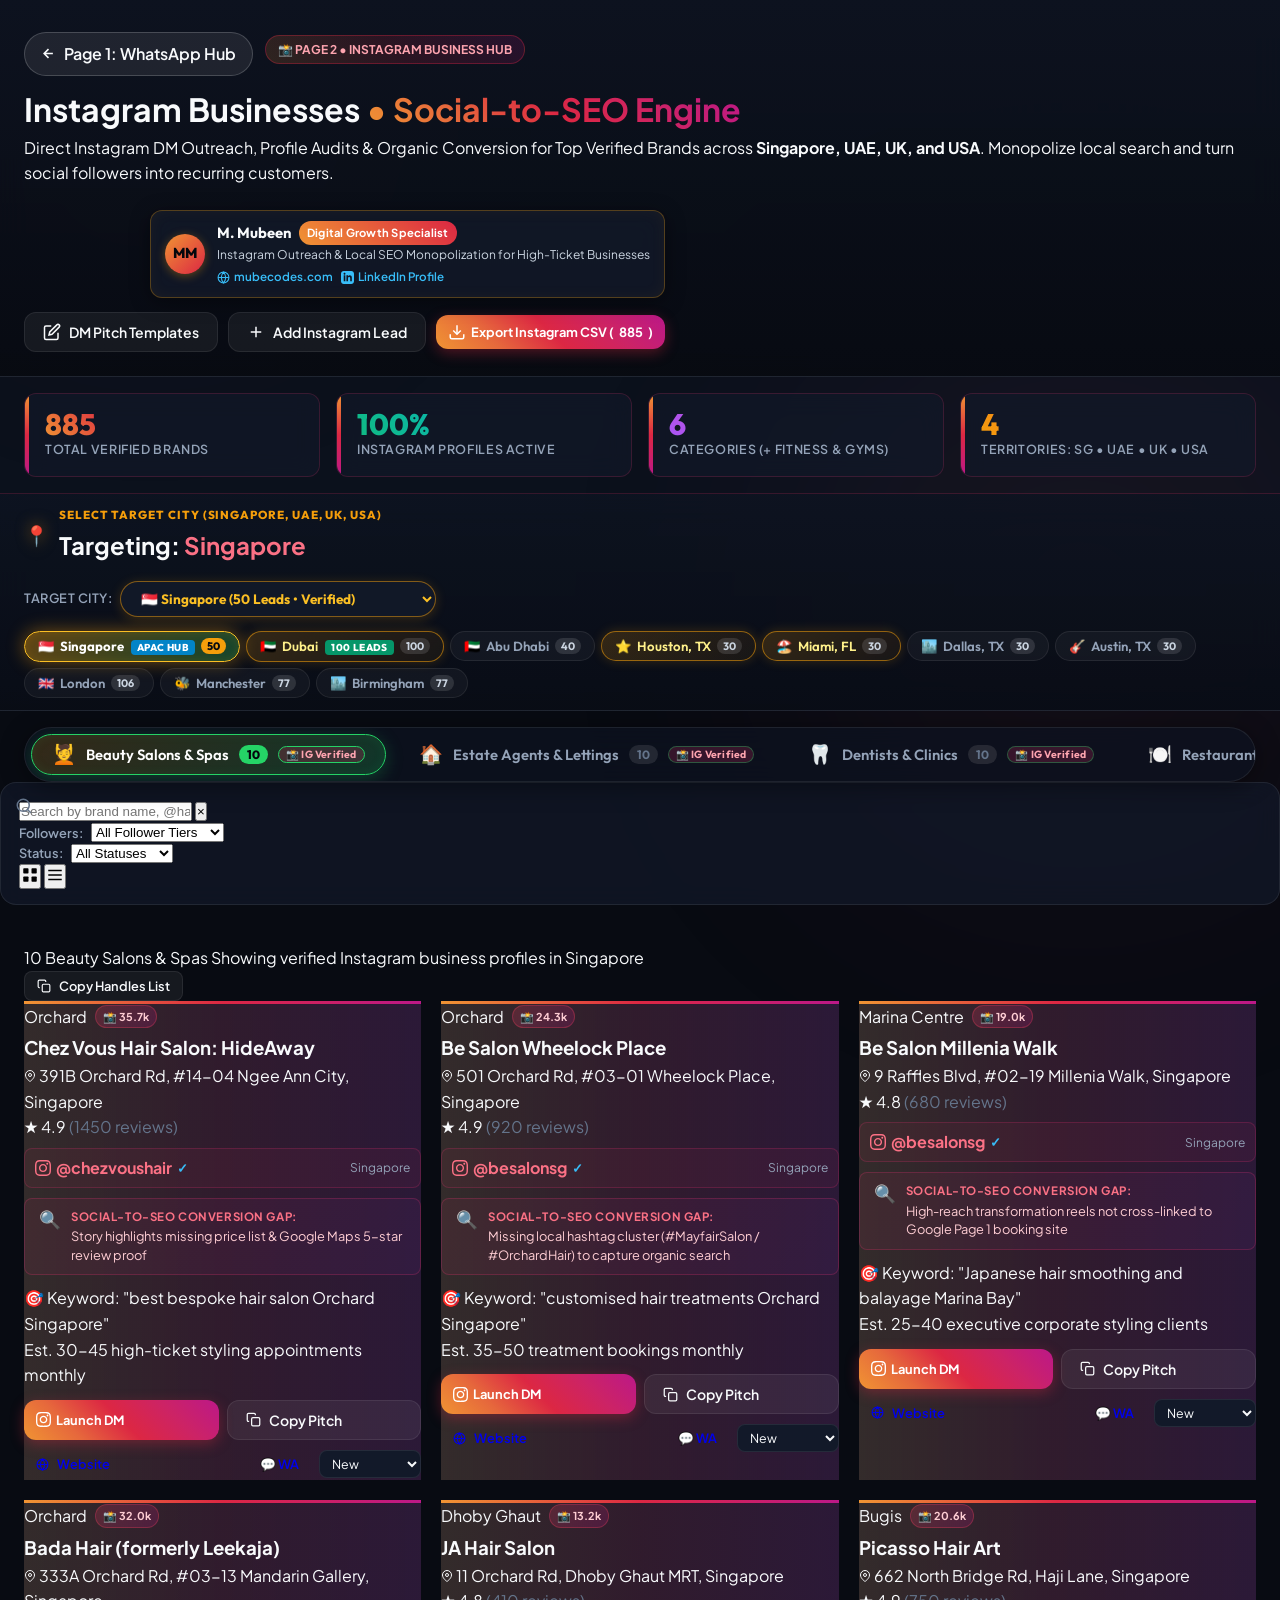
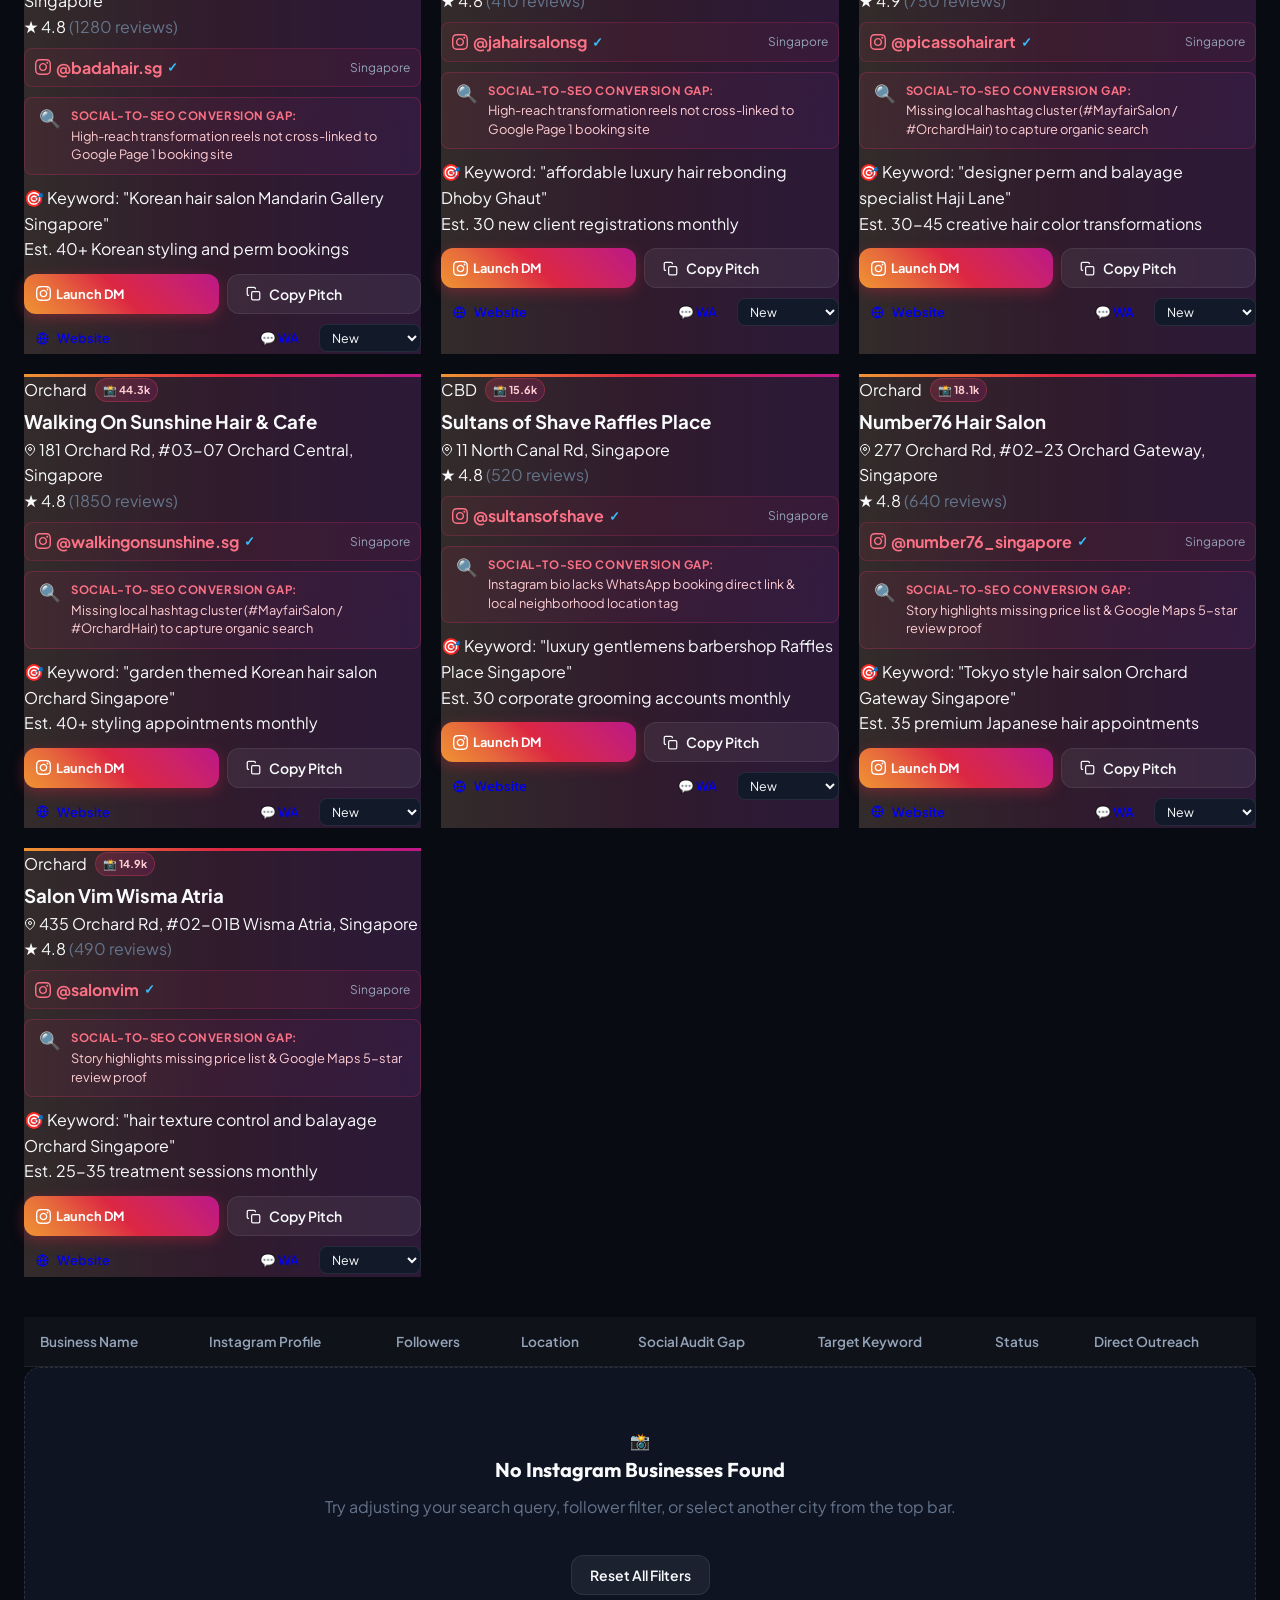
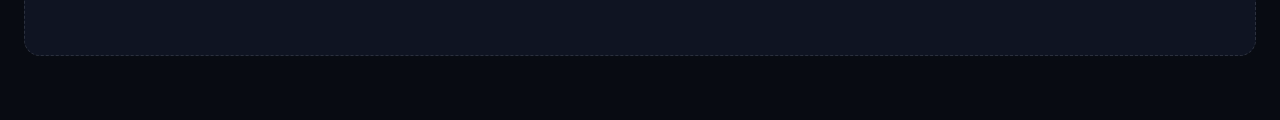
==== instagram-businesses.html @ 3665b820 "Initial commit: Global Multi-City Outreach Engine with Page 1 (WhatsApp) & Page 2 (Instagram Hub)" ====
<!DOCTYPE html>
<html lang="en">
<head>
  <meta charset="UTF-8">
  <meta name="viewport" content="width=device-width, initial-scale=1.0">
  <title>Instagram Business Hub • 6 Categories (Singapore, UAE, UK, USA) | M. Mubeen</title>
  <meta name="description" content="Direct Instagram DM outreach, profile audits & social-to-SEO client acquisition engine across Beauty Salons, Real Estate, Dentists, Restaurants, Cafes, and Fitness Gyms.">

  <!-- Google Fonts: Outfit & Plus Jakarta Sans -->
  <link rel="preconnect" href="https://fonts.googleapis.com">
  <link rel="preconnect" href="https://fonts.gstatic.com" crossorigin>
  <link href="https://fonts.googleapis.com/css2?family=Outfit:wght@400;500;600;700;800&family=Plus+Jakarta+Sans:wght@400;500;600;700;800&display=swap" rel="stylesheet">

  <link rel="stylesheet" href="styles.css">
  <link rel="icon" href="data:image/svg+xml,<svg xmlns='http://www.w3.org/2000/svg' viewBox='0 0 100 100'><text y='.9em' font-size='90'>📸</text></svg>">
</head>
<body>
  <!-- Ambient Gradient Glow Orbs -->
  <div class="glow-orb glow-top-left" style="background: radial-gradient(circle, rgba(225, 48, 108, 0.25), transparent 70%);"></div>
  <div class="glow-orb glow-bottom-right" style="background: radial-gradient(circle, rgba(240, 148, 51, 0.2), rgba(188, 24, 136, 0.15) 60%, transparent 80%);"></div>

  <!-- Header Section -->
  <header class="app-header">
    <div class="header-container">
      <div class="header-branding">
        <div style="display: flex; align-items: center; gap: 12px; margin-bottom: 8px;">
          <a href="index.html" class="nav-page-switch" title="Return to Page 1: WhatsApp SEO Outreach">
            <svg width="15" height="15" viewBox="0 0 24 24" fill="none" stroke="currentColor" stroke-width="2.5"><path d="M19 12H5M12 19l-7-7 7-7"/></svg>
            <span>Page 1: WhatsApp Hub</span>
          </a>
          <div class="ig-header-badge">
            <span>📸 PAGE 2 • INSTAGRAM BUSINESS HUB</span>
          </div>
        </div>

        <h1 class="app-title">
          Instagram Businesses <span class="ig-gradient-text">• Social-to-SEO Engine</span>
        </h1>
        <p class="app-subtitle">
          Direct Instagram DM Outreach, Profile Audits & Organic Conversion for Top Verified Brands across <strong style="color: #f8fafc;">Singapore, UAE, UK, and USA</strong>. Monopolize local search and turn social followers into recurring customers.
        </p>
      </div>

      <div class="header-actions">
        <!-- Digital Growth Specialist Profile Badge -->
        <div class="specialist-profile-card">
          <div class="specialist-avatar" style="background: linear-gradient(135deg, #f09433, #dc2743);">MM</div>
          <div class="specialist-info">
            <div class="specialist-name-row">
              <span class="specialist-name">M. Mubeen</span>
              <span class="badge" style="background: linear-gradient(45deg, #f09433, #dc2743); color: #fff;">Digital Growth Specialist</span>
            </div>
            <p class="specialist-tagline">Instagram Outreach & Local SEO Monopolization for High-Ticket Businesses</p>
            <div class="specialist-links">
              <a href="https://mubecodes.com" target="_blank" rel="noopener noreferrer" class="profile-link">
                <svg width="13" height="13" viewBox="0 0 24 24" fill="none" stroke="currentColor" stroke-width="2"><circle cx="12" cy="12" r="10"></circle><line x1="2" y1="12" x2="22" y2="12"></line><path d="M12 2a15.3 15.3 0 0 1 4 10 15.3 15.3 0 0 1-4 10 15.3 15.3 0 0 1-4-10 15.3 15.3 0 0 1 4-10z"></path></svg>
                mubecodes.com
              </a>
              <a href="https://www.linkedin.com/in/m-mubeen-62ab23244/" target="_blank" rel="noopener noreferrer" class="profile-link linkedin-link">
                <svg width="13" height="13" viewBox="0 0 24 24" fill="currentColor"><path d="M19 0h-14c-2.761 0-5 2.239-5 5v14c0 2.761 2.239 5 5 5h14c2.762 0 5-2.239 5-5v-14c0-2.761-2.238-5-5-5zm-11 19h-3v-11h3v11zm-1.5-12.268c-.966 0-1.75-.79-1.75-1.764s.784-1.764 1.75-1.764 1.75.79 1.75 1.764-.783 1.764-1.75 1.764zm13.5 12.268h-3v-5.604c0-3.368-4-3.113-4 0v5.604h-3v-11h3v1.765c1.396-2.586 7-2.777 7 2.476v6.759z"/></svg>
                LinkedIn Profile
              </a>
            </div>
          </div>
        </div>

        <div class="action-buttons-wrap">
          <button id="btn-edit-script" class="btn btn-secondary">
            <svg width="18" height="18" viewBox="0 0 24 24" fill="none" stroke="currentColor" stroke-width="2"><path d="M11 4H4a2 2 0 0 0-2 2v14a2 2 0 0 0 2 2h14a2 2 0 0 0 2-2v-7"></path><path d="M18.5 2.5a2.121 2.121 0 0 1 3 3L12 15l-4 1 1-4 9.5-9.5z"></path></svg>
            DM Pitch Templates
          </button>
          <button id="btn-add-lead" class="btn btn-secondary">
            <svg width="18" height="18" viewBox="0 0 24 24" fill="none" stroke="currentColor" stroke-width="2"><line x1="12" y1="5" x2="12" y2="19"></line><line x1="5" y1="12" x2="19" y2="12"></line></svg>
            Add Instagram Lead
          </button>
          <button id="btn-export-csv" class="btn btn-instagram" style="font-weight: 700;">
            <svg width="18" height="18" viewBox="0 0 24 24" fill="none" stroke="currentColor" stroke-width="2"><path d="M21 15v4a2 2 0 0 1-2 2H5a2 2 0 0 1-2-2v-4"></path><polyline points="7 10 12 15 17 10"></polyline><line x1="12" y1="15" x2="12" y2="3"></line></svg>
            Export Instagram CSV (<span id="export-count">0</span>)
          </button>
        </div>
      </div>
    </div>
  </header>

  <!-- Global Metrics Bar -->
  <section class="stats-banner" style="background: rgba(14, 20, 34, 0.7); border-bottom: 1px solid rgba(225, 48, 108, 0.2); padding: 16px 24px;">
    <div class="stats-container" style="max-width: 1400px; margin: 0 auto; display: grid; grid-template-columns: repeat(auto-fit, minmax(220px, 1fr)); gap: 16px;">
      <div class="ig-stat-card">
        <div>
          <div class="ig-stat-number" id="stat-total-leads">885</div>
          <div class="ig-stat-label">Total Verified Brands</div>
        </div>
      </div>
      <div class="ig-stat-card">
        <div>
          <div class="ig-stat-number" id="stat-ig-verified" style="background: linear-gradient(45deg, #10b981, #06b6d4); -webkit-background-clip: text; -webkit-text-fill-color: transparent;">100%</div>
          <div class="ig-stat-label">Instagram Profiles Active</div>
        </div>
      </div>
      <div class="ig-stat-card">
        <div>
          <div class="ig-stat-number" style="background: linear-gradient(45deg, #a855f7, #ec4899); -webkit-background-clip: text; -webkit-text-fill-color: transparent;">6</div>
          <div class="ig-stat-label">Categories (+ Fitness & Gyms)</div>
        </div>
      </div>
      <div class="ig-stat-card">
        <div>
          <div class="ig-stat-number" style="background: linear-gradient(45deg, #f59e0b, #ef4444); -webkit-background-clip: text; -webkit-text-fill-color: transparent;">4</div>
          <div class="ig-stat-label">Territories: SG • UAE • UK • USA</div>
        </div>
      </div>
    </div>
  </section>

  <!-- Multi-Country & City Selection Bar -->
  <section class="city-selector-bar" aria-label="Target City Selection">
    <div class="city-selector-container">
      <div class="city-selector-lead">
        <div class="city-pin-icon" aria-hidden="true" style="color: #fb7185;">📍</div>
        <div class="city-selector-texts">
          <span class="city-selector-eyebrow">SELECT TARGET CITY (SINGAPORE, UAE, UK, USA)</span>
          <h2 class="city-selector-heading">
            Targeting: <span id="current-active-city-display" style="color: #fb7185;">Singapore</span>
          </h2>
        </div>
      </div>

      <div class="city-controls-cluster">
        <div class="city-dropdown-box">
          <label for="city-selector-dropdown" class="filter-label city-dropdown-label">Target City:</label>
          <select id="city-selector-dropdown" class="city-dropdown-select" aria-label="Select Target City">
            <optgroup label="🇸🇬 Singapore (APAC Business & Tech Hub)">
              <option value="Singapore" selected>🇸🇬 Singapore (50 Leads • Verified)</option>
            </optgroup>
            <optgroup label="🇦🇪 United Arab Emirates">
              <option value="Dubai">🇦🇪 Dubai (100 Leads • Verified)</option>
              <option value="Abu Dhabi">🇦🇪 Abu Dhabi (40 Leads • Verified)</option>
            </optgroup>
            <optgroup label="🇺🇸 United States (Top Growth Markets)">
              <option value="Houston">⭐ Houston, Texas (30 Leads)</option>
              <option value="Miami">🏖️ Miami, Florida (30 Leads)</option>
              <option value="Dallas">🏙️ Dallas, Texas (30 Leads)</option>
              <option value="Austin">🎸 Austin, Texas (30 Leads)</option>
              <option value="Phoenix">🌵 Phoenix, Arizona (30 Leads)</option>
              <option value="Atlanta">🍑 Atlanta, Georgia (30 Leads)</option>
              <option value="Tampa">🌴 Tampa, Florida (30 Leads)</option>
              <option value="Orlando">☀️ Orlando, Florida (30 Leads)</option>
              <option value="Charlotte">👑 Charlotte, North Carolina (30 Leads)</option>
              <option value="Denver">🏔️ Denver, Colorado (30 Leads)</option>
              <option value="Las Vegas">🎰 Las Vegas, Nevada (30 Leads)</option>
            </optgroup>
            <optgroup label="🇬🇧 United Kingdom">
              <option value="London">🇬🇧 London (106 Leads)</option>
              <option value="Manchester">🐝 Manchester (77 Leads)</option>
              <option value="Birmingham">🏙️ Birmingham (77 Leads)</option>
              <option value="Leeds">🏛️ Leeds (25 Leads)</option>
              <option value="Liverpool">⚓ Liverpool (20 Leads)</option>
              <option value="Edinburgh">🏰 Edinburgh (20 Leads)</option>
            </optgroup>
          </select>
        </div>

        <div class="city-pills-list" role="tablist" aria-label="Quick City Selection">
          <button type="button" class="city-pill-btn city-pill-featured active" data-city="Singapore" id="pill-city-singapore" title="🇸🇬 Singapore — APAC Business Hub">
            <span class="city-flag">🇸🇬</span>
            <span class="city-name">Singapore <span class="start-here-tag" style="background: #0284c7; color: #fff;">APAC HUB</span></span>
            <span class="city-counter" id="counter-city-singapore">50</span>
          </button>
          <button type="button" class="city-pill-btn city-pill-featured" data-city="Dubai" id="pill-city-dubai" title="🇦🇪 Dubai — UAE Business Hub">
            <span class="city-flag">🇦🇪</span>
            <span class="city-name">Dubai <span class="start-here-tag" style="background: #059669; color: #fff;">100 Leads</span></span>
            <span class="city-counter" id="counter-city-dubai">100</span>
          </button>
          <button type="button" class="city-pill-btn" data-city="Abu Dhabi" id="pill-city-abudhabi" title="Show Abu Dhabi Businesses">
            <span class="city-flag">🇦🇪</span>
            <span class="city-name">Abu Dhabi</span>
            <span class="city-counter" id="counter-city-abudhabi">40</span>
          </button>
          <button type="button" class="city-pill-btn city-pill-featured" data-city="Houston" id="pill-city-houston" title="⭐ Houston, Texas">
            <span class="city-flag">⭐</span>
            <span class="city-name">Houston, TX</span>
            <span class="city-counter" id="counter-city-houston">30</span>
          </button>
          <button type="button" class="city-pill-btn city-pill-featured" data-city="Miami" id="pill-city-miami" title="🏖️ Miami, Florida">
            <span class="city-flag">🏖️</span>
            <span class="city-name">Miami, FL</span>
            <span class="city-counter" id="counter-city-miami">30</span>
          </button>
          <button type="button" class="city-pill-btn" data-city="Dallas" id="pill-city-dallas" title="Show Dallas Businesses">
            <span class="city-flag">🏙️</span>
            <span class="city-name">Dallas, TX</span>
            <span class="city-counter" id="counter-city-dallas">30</span>
          </button>
          <button type="button" class="city-pill-btn" data-city="Austin" id="pill-city-austin" title="Show Austin Businesses">
            <span class="city-flag">🎸</span>
            <span class="city-name">Austin, TX</span>
            <span class="city-counter" id="counter-city-austin">30</span>
          </button>
          <button type="button" class="city-pill-btn" data-city="London" id="pill-city-london" title="Show London Businesses">
            <span class="city-flag">🇬🇧</span>
            <span class="city-name">London</span>
            <span class="city-counter" id="counter-city-london">106</span>
          </button>
          <button type="button" class="city-pill-btn" data-city="Manchester" id="pill-city-manchester" title="Show Manchester Businesses">
            <span class="city-flag">🐝</span>
            <span class="city-name">Manchester</span>
            <span class="city-counter" id="counter-city-manchester">77</span>
          </button>
          <button type="button" class="city-pill-btn" data-city="Birmingham" id="pill-city-birmingham" title="Show Birmingham Businesses">
            <span class="city-flag">🏙️</span>
            <span class="city-name">Birmingham</span>
            <span class="city-counter" id="counter-city-birmingham">77</span>
          </button>
        </div>
      </div>
    </div>
  </section>

  <!-- Category Selection Navigation Tabs (All 6 Categories) -->
  <nav class="category-tabs-nav" aria-label="Business Category Selection">
    <div class="category-tabs-container">
      <button class="category-tab active" data-category="salons" id="tab-salons">
        <span class="category-icon">💆</span>
        <span class="category-title">Beauty Salons & Spas</span>
        <span class="category-badge" id="badge-salons">0</span>
        <span class="tab-api-pill" style="background: rgba(225, 48, 108, 0.2); color: #fda4af;">📸 IG Verified</span>
      </button>
      <button class="category-tab" data-category="estate_agents" id="tab-estate_agents">
        <span class="category-icon">🏠</span>
        <span class="category-title">Estate Agents & Lettings</span>
        <span class="category-badge" id="badge-estate_agents">0</span>
        <span class="tab-api-pill" style="background: rgba(225, 48, 108, 0.2); color: #fda4af;">📸 IG Verified</span>
      </button>
      <button class="category-tab" data-category="dentists" id="tab-dentists">
        <span class="category-icon">🦷</span>
        <span class="category-title">Dentists & Clinics</span>
        <span class="category-badge" id="badge-dentists">0</span>
        <span class="tab-api-pill" style="background: rgba(225, 48, 108, 0.2); color: #fda4af;">📸 IG Verified</span>
      </button>
      <button class="category-tab" data-category="restaurants" id="tab-restaurants">
        <span class="category-icon">🍽️</span>
        <span class="category-title">Restaurants & Dining</span>
        <span class="category-badge" id="badge-restaurants">0</span>
        <span class="tab-api-pill" style="background: rgba(225, 48, 108, 0.2); color: #fda4af;">📸 IG Verified</span>
      </button>
      <button class="category-tab" data-category="cafes" id="tab-cafes">
        <span class="category-icon">☕</span>
        <span class="category-title">Cafes & Coffee Shops</span>
        <span class="category-badge" id="badge-cafes">0</span>
        <span class="tab-api-pill" style="background: rgba(225, 48, 108, 0.2); color: #fda4af;">📸 IG Verified</span>
      </button>
      <button class="category-tab" data-category="fitness" id="tab-fitness">
        <span class="category-icon">🏋️</span>
        <span class="category-title">Fitness & Gyms</span>
        <span class="category-badge" id="badge-fitness">0</span>
        <span class="tab-api-pill" style="background: linear-gradient(45deg, #f09433, #dc2743); color: #fff; font-weight: 700;">⭐ NEW</span>
      </button>
    </div>
  </nav>

  <!-- Filter & Controls Toolbar -->
  <section class="toolbar-section">
    <div class="toolbar-container">
      <div class="search-box">
        <svg class="search-icon" width="18" height="18" viewBox="0 0 24 24" fill="none" stroke="currentColor" stroke-width="2"><circle cx="11" cy="11" r="8"></circle><line x1="21" y1="21" x2="16.65" y2="16.65"></line></svg>
        <input type="text" id="search-input" placeholder="Search by brand name, @handle, borough or keyword..." autocomplete="off">
        <button id="search-clear" class="search-clear hidden" aria-label="Clear search">&times;</button>
      </div>

      <div class="filters-cluster">
        <div class="filter-group">
          <label for="filter-followers" class="filter-label">Followers:</label>
          <select id="filter-followers" class="filter-select">
            <option value="all">All Follower Tiers</option>
            <option value="micro">Micro (&lt; 10k)</option>
            <option value="growth">Growth (10k - 50k)</option>
            <option value="authority">Authority (50k+)</option>
          </select>
        </div>

        <div class="filter-group">
          <label for="filter-status" class="filter-label">Status:</label>
          <select id="filter-status" class="filter-select">
            <option value="all">All Statuses</option>
            <option value="new">New Lead</option>
            <option value="contacted">DM Sent</option>
            <option value="in_discussion">In Discussion</option>
            <option value="converted">Converted</option>
          </select>
        </div>

        <div class="view-toggle-wrap">
          <button id="btn-view-cards" class="btn-icon active" title="Grid View">
            <svg width="18" height="18" viewBox="0 0 24 24" fill="currentColor"><rect x="3" y="3" width="7" height="7" rx="1"></rect><rect x="14" y="3" width="7" height="7" rx="1"></rect><rect x="14" y="14" width="7" height="7" rx="1"></rect><rect x="3" y="14" width="7" height="7" rx="1"></rect></svg>
          </button>
          <button id="btn-view-table" class="btn-icon" title="Table View">
            <svg width="18" height="18" viewBox="0 0 24 24" fill="currentColor"><line x1="3" y1="6" x2="21" y2="6" stroke="currentColor" stroke-width="2"></line><line x1="3" y1="12" x2="21" y2="12" stroke="currentColor" stroke-width="2"></line><line x1="3" y1="18" x2="21" y2="18" stroke="currentColor" stroke-width="2"></line></svg>
          </button>
        </div>
      </div>
    </div>
  </section>

  <!-- Main Content Area -->
  <main class="main-content">
    <div class="content-container">
      <!-- Active Results Counter Bar -->
      <div class="results-header">
        <div class="results-count-row">
          <span class="results-badge" id="results-count-badge">0 Brands</span>
          <span class="results-caption" id="results-caption-text">Showing Instagram verified businesses in Singapore</span>
        </div>
        <div class="results-actions">
          <button id="btn-bulk-copy" class="btn btn-secondary btn-sm" title="Copy Instagram Handles for Active Results">
            <svg width="14" height="14" viewBox="0 0 24 24" fill="none" stroke="currentColor" stroke-width="2"><rect x="9" y="9" width="13" height="13" rx="2" ry="2"></rect><path d="M5 15H4a2 2 0 0 1-2-2V4a2 2 0 0 1 2-2h9a2 2 0 0 1 2 2v1"></path></svg>
            Copy Handles List
          </button>
        </div>
      </div>

      <!-- Grid Cards View -->
      <div id="leads-grid" class="leads-grid">
        <!-- Cards injected dynamically by instagram_app.js -->
      </div>

      <!-- Table View (Hidden by default) -->
      <div id="leads-table-container" class="table-container hidden">
        <table class="leads-table" id="leads-table">
          <thead>
            <tr>
              <th>Business Name</th>
              <th>Instagram Profile</th>
              <th>Followers</th>
              <th>Location</th>
              <th>Social Audit Gap</th>
              <th>Target Keyword</th>
              <th>Status</th>
              <th>Direct Outreach</th>
            </tr>
          </thead>
          <tbody id="leads-table-body">
            <!-- Rows injected dynamically -->
          </tbody>
        </table>
      </div>

      <!-- Empty State -->
      <div id="empty-state" class="empty-state hidden">
        <div class="empty-state-icon">📸</div>
        <h3>No Instagram Businesses Found</h3>
        <p>Try adjusting your search query, follower filter, or select another city from the top bar.</p>
        <button id="btn-reset-filters" class="btn btn-secondary" style="margin-top: 16px;">Reset All Filters</button>
      </div>
    </div>
  </main>

  <!-- Pitch Script Editor Modal -->
  <div id="modal-script" class="modal-overlay hidden" role="dialog" aria-modal="true" aria-labelledby="modal-script-title">
    <div class="modal-card">
      <div class="modal-header">
        <h3 id="modal-script-title" class="modal-title">Edit Instagram DM Pitch Script</h3>
        <button class="modal-close" id="modal-script-close" aria-label="Close modal">&times;</button>
      </div>
      <div class="modal-body">
        <p class="modal-description">
          Customize your high-converting Instagram DM pitch for <strong id="modal-category-name" style="color: #fb7185;">Beauty Salons</strong>.
          Available variables: <code>{name}</code>, <code>{handle}</code>, <code>{city}</code>, <code>{borough}</code>, <code>{followers}</code>, <code>{keyword}</code>, <code>{website}</code>, <code>{gap}</code>.
        </p>
        <textarea id="script-editor-textarea" class="script-textarea" rows="12"></textarea>
      </div>
      <div class="modal-footer">
        <button id="btn-script-reset" class="btn btn-secondary">Reset to Default</button>
        <button id="btn-script-save" class="btn btn-instagram">Save DM Pitch</button>
      </div>
    </div>
  </div>

  <!-- Add Business Lead Modal -->
  <div id="modal-add-lead" class="modal-overlay hidden" role="dialog" aria-modal="true" aria-labelledby="modal-add-title">
    <div class="modal-card">
      <div class="modal-header">
        <h3 id="modal-add-title" class="modal-title">Add New Instagram Business Lead</h3>
        <button class="modal-close" id="modal-add-close" aria-label="Close modal">&times;</button>
      </div>
      <form id="form-add-lead" class="modal-body modal-form">
        <div class="form-row">
          <div class="form-group">
            <label for="lead-name">Business Name *</label>
            <input type="text" id="lead-name" required placeholder="e.g. Pure Fitness">
          </div>
          <div class="form-group">
            <label for="lead-category">Category *</label>
            <select id="lead-category" required>
              <option value="salons">Beauty Salons & Spas</option>
              <option value="estate_agents">Estate Agents & Lettings</option>
              <option value="dentists">Dentists & Clinics</option>
              <option value="restaurants">Restaurants & Dining</option>
              <option value="cafes">Cafes & Coffee Shops</option>
              <option value="fitness">Fitness & Gyms</option>
            </select>
          </div>
        </div>
        <div class="form-row">
          <div class="form-group">
            <label for="lead-city">City *</label>
            <input type="text" id="lead-city" required placeholder="e.g. Singapore, Dubai, London">
          </div>
          <div class="form-group">
            <label for="lead-borough">Borough / Area</label>
            <input type="text" id="lead-borough" placeholder="e.g. Orchard, Downtown, River Oaks">
          </div>
        </div>
        <div class="form-row">
          <div class="form-group">
            <label for="lead-instagram">Instagram Handle *</label>
            <input type="text" id="lead-instagram" required placeholder="e.g. @purefitnessofficial">
          </div>
          <div class="form-group">
            <label for="lead-followers">Follower Count</label>
            <input type="text" id="lead-followers" placeholder="e.g. 24.5k">
          </div>
        </div>
        <div class="form-row">
          <div class="form-group">
            <label for="lead-website">Website URL *</label>
            <input type="url" id="lead-website" required placeholder="https://example.com">
          </div>
          <div class="form-group">
            <label for="lead-phone">WhatsApp Phone</label>
            <input type="tel" id="lead-phone" placeholder="e.g. +65 6733 9988">
          </div>
        </div>
        <div class="form-group">
          <label for="lead-audit-gap">Social-to-SEO Audit Gap</label>
          <input type="text" id="lead-audit-gap" placeholder="e.g. Bio lacks direct trial pass link; ranks page 2 for local gym keyword">
        </div>
        <div class="form-group">
          <label for="lead-keyword">Target Keyword</label>
          <input type="text" id="lead-keyword" placeholder="e.g. gym in orchard singapore">
        </div>
      </form>
      <div class="modal-footer">
        <button id="btn-add-cancel" class="btn btn-secondary">Cancel</button>
        <button id="btn-add-submit" class="btn btn-instagram" type="submit" form="form-add-lead">Save Lead</button>
      </div>
    </div>
  </div>

  <!-- Toast Notification Container -->
  <div id="toast-container" class="toast-container" aria-live="polite"></div>

  <!-- JavaScript Datasets & Application Logic -->
  <script src="data/leads_bundle.js"></script>
  <script src="instagram_app.js"></script>
</body>
</html>
---- styles.css ----
/* ==========================================================================
   London Beauty Salon SEO Lead & WhatsApp Outreach Agent - Design System
   Aesthetic: Luxury Obsidian Glassmorphism with Emerald & 24K Gold Accents
   ========================================================================== */

:root {
  /* Color Palette */
  --bg-primary: #080b12;
  --bg-secondary: #0e1422;
  --bg-card: rgba(18, 25, 41, 0.75);
  --bg-card-hover: rgba(24, 34, 56, 0.85);
  --bg-glass: rgba(255, 255, 255, 0.03);
  --bg-input: #121929;
  
  --border-subtle: rgba(255, 255, 255, 0.08);
  --border-card: rgba(255, 255, 255, 0.12);
  --border-active: rgba(245, 158, 11, 0.5);
  
  --text-primary: #f8fafc;
  --text-secondary: #94a3b8;
  --text-muted: #64748b;
  --text-gold: #fbbf24;
  
  /* Brand Highlights */
  --gold-primary: #f59e0b;
  --gold-glow: rgba(245, 158, 11, 0.25);
  --emerald-whatsapp: #25D366;
  --emerald-dark: #128C7E;
  --emerald-glow: rgba(37, 211, 102, 0.25);
  --purple-accent: #a855f7;
  --cyan-accent: #06b6d4;
  --rose-accent: #f43f5e;
  
  /* Typography */
  --font-display: 'Outfit', -apple-system, BlinkMacSystemFont, 'Segoe UI', Roboto, sans-serif;
  --font-body: 'Plus Jakarta Sans', -apple-system, BlinkMacSystemFont, 'Segoe UI', Roboto, sans-serif;
  
  /* Shadows & Radius */
  --radius-sm: 8px;
  --radius-md: 12px;
  --radius-lg: 16px;
  --radius-full: 9999px;
  
  --shadow-card: 0 10px 30px -10px rgba(0, 0, 0, 0.6), 0 0 1px 1px var(--border-card);
  --shadow-hover: 0 20px 40px -12px rgba(0, 0, 0, 0.8), 0 0 0 1px rgba(245, 158, 11, 0.35);
  --shadow-whatsapp: 0 8px 24px -6px rgba(37, 211, 102, 0.4);
}

/* Reset & Box Sizing */
*, *::before, *::after {
  box-sizing: border-box;
  margin: 0;
  padding: 0;
}

body {
  font-family: var(--font-body);
  background-color: var(--bg-primary);
  color: var(--text-primary);
  line-height: 1.6;
  min-height: 100vh;
  overflow-x: hidden;
  position: relative;
  -webkit-font-smoothing: antialiased;
}

/* Ambient Glow Orbs */
.glow-orb {
  position: fixed;
  border-radius: 50%;
  filter: blur(140px);
  pointer-events: none;
  z-index: 0;
  opacity: 0.45;
}

.glow-top-left {
  top: -150px;
  left: -100px;
  width: 500px;
  height: 500px;
  background: radial-gradient(circle, rgba(245, 158, 11, 0.2), transparent 70%);
}

.glow-bottom-right {
  bottom: 0;
  right: -100px;
  width: 600px;
  height: 600px;
  background: radial-gradient(circle, rgba(37, 211, 102, 0.15), rgba(14, 165, 233, 0.1) 60%, transparent 80%);
}

/* Header */
.app-header {
  position: relative;
  z-index: 10;
  padding: 32px 24px 24px;
  border-bottom: 1px solid var(--border-subtle);
  background: linear-gradient(180deg, rgba(14, 20, 34, 0.85) 0%, rgba(8, 11, 18, 0.95) 100%);
  backdrop-filter: blur(16px);
}

.header-container {
  max-width: 1400px;
  margin: 0 auto;
  display: flex;
  justify-content: space-between;
  align-items: flex-start;
  gap: 24px;
  flex-wrap: wrap;
}

.brand-section {
  max-width: 760px;
}

.brand-badge {
  display: inline-flex;
  align-items: center;
  gap: 8px;
  font-size: 0.75rem;
  font-weight: 700;
  letter-spacing: 0.08em;
  color: var(--gold-primary);
  background: rgba(245, 158, 11, 0.1);
  border: 1px solid rgba(245, 158, 11, 0.25);
  padding: 4px 12px;
  border-radius: var(--radius-full);
  margin-bottom: 12px;
}

.live-pulse {
  width: 7px;
  height: 7px;
  border-radius: 50%;
  background-color: var(--emerald-whatsapp);
  box-shadow: 0 0 10px var(--emerald-whatsapp);
  animation: pulse 2s infinite;
}

@keyframes pulse {
  0% { transform: scale(0.95); opacity: 0.8; }
  50% { transform: scale(1.3); opacity: 1; }
  100% { transform: scale(0.95); opacity: 0.8; }
}

.main-title {
  font-family: var(--font-display);
  font-size: 2.25rem;
  font-weight: 800;
  line-height: 1.2;
  letter-spacing: -0.02em;
  margin-bottom: 8px;
}

.gradient-text {
  background: linear-gradient(135deg, #fbbf24 0%, #25D366 100%);
  -webkit-background-clip: text;
  -webkit-text-fill-color: transparent;
}

.subtitle {
  color: var(--text-secondary);
  font-size: 0.95rem;
}

.header-actions {
  display: flex;
  flex-direction: column;
  align-items: flex-end;
  gap: 14px;
}

.action-buttons-wrap {
  display: flex;
  gap: 10px;
  align-items: center;
  flex-wrap: wrap;
}

/* Specialist Profile Card */
.specialist-profile-card {
  display: flex;
  align-items: center;
  gap: 12px;
  background: rgba(18, 25, 41, 0.85);
  border: 1px solid rgba(245, 158, 11, 0.3);
  box-shadow: 0 4px 20px rgba(0, 0, 0, 0.4), inset 0 0 15px rgba(245, 158, 11, 0.05);
  border-radius: var(--radius-md);
  padding: 10px 14px;
  max-width: 520px;
  backdrop-filter: blur(12px);
  transition: border-color 0.2s ease, transform 0.2s ease;
}

.specialist-profile-card:hover {
  border-color: rgba(245, 158, 11, 0.5);
  transform: translateY(-1px);
}

.specialist-avatar {
  width: 40px;
  height: 40px;
  border-radius: 50%;
  background: linear-gradient(135deg, #f59e0b 0%, #25D366 100%);
  color: #04070d;
  font-family: var(--font-display);
  font-weight: 800;
  font-size: 0.9rem;
  display: flex;
  align-items: center;
  justify-content: center;
  flex-shrink: 0;
  box-shadow: 0 2px 10px rgba(245, 158, 11, 0.35);
}

.specialist-info {
  display: flex;
  flex-direction: column;
  gap: 2px;
}

.specialist-name-row {
  display: flex;
  align-items: center;
  gap: 8px;
  flex-wrap: wrap;
}

.specialist-name {
  font-family: var(--font-display);
  font-size: 0.925rem;
  font-weight: 700;
  color: var(--text-primary);
}

.specialist-tagline {
  font-size: 0.75rem;
  color: #cbd5e1;
  line-height: 1.3;
}

.specialist-links {
  display: flex;
  align-items: center;
  gap: 8px;
  margin-top: 4px;
}

.profile-link {
  display: inline-flex;
  align-items: center;
  gap: 4px;
  font-size: 0.725rem;
  color: #38bdf8;
  text-decoration: none;
  font-weight: 600;
  transition: color 0.2s ease;
}

.profile-link:hover {
  color: #7dd3fc;
  text-decoration: underline;
}

.linkedin-link {
  color: #38bdf8;
}

.divider-dot {
  color: var(--text-muted);
  font-size: 0.7rem;
}

/* Buttons */
.btn {
  display: inline-flex;
  align-items: center;
  gap: 8px;
  font-family: var(--font-body);
  font-size: 0.875rem;
  font-weight: 600;
  padding: 10px 18px;
  border-radius: var(--radius-md);
  border: none;
  cursor: pointer;
  transition: all 0.2s cubic-bezier(0.4, 0, 0.2, 1);
  text-decoration: none;
}

.btn:active {
  transform: translateY(1px);
}

.btn-primary {
  background: linear-gradient(135deg, #f59e0b 0%, #d97706 100%);
  color: #000;
  font-weight: 700;
  box-shadow: 0 4px 15px var(--gold-glow);
}

.btn-primary:hover {
  background: linear-gradient(135deg, #fbbf24 0%, #b45309 100%);
  transform: translateY(-1px);
  box-shadow: 0 6px 20px var(--gold-glow);
}

.btn-secondary {
  background: rgba(255, 255, 255, 0.06);
  color: var(--text-primary);
  border: 1px solid var(--border-subtle);
}

.btn-secondary:hover {
  background: rgba(255, 255, 255, 0.12);
  border-color: rgba(255, 255, 255, 0.2);
}

.btn-whatsapp {
  background: linear-gradient(135deg, #25D366 0%, #128C7E 100%);
  color: #ffffff;
  font-weight: 700;
  box-shadow: var(--shadow-whatsapp);
}

.btn-whatsapp:hover {
  background: linear-gradient(135deg, #2ae771 0%, #0e7065 100%);
  transform: translateY(-2px);
  box-shadow: 0 10px 25px rgba(37, 211, 102, 0.5);
}

.btn-sms {
  background: linear-gradient(135deg, #0284c7 0%, #0369a1 100%);
  color: #ffffff;
  font-weight: 700;
  box-shadow: 0 4px 14px rgba(2, 132, 199, 0.35);
  display: inline-flex;
  align-items: center;
  gap: 6px;
  cursor: pointer;
  transition: all 0.2s ease;
  border: none;
}

.btn-sms:hover {
  background: linear-gradient(135deg, #0ea5e9 0%, #0284c7 100%);
  transform: translateY(-2px);
  box-shadow: 0 8px 20px rgba(14, 165, 233, 0.45);
  color: #ffffff;
}

.btn-outline-emerald {
  background: rgba(37, 211, 102, 0.1);
  color: #25D366;
  border: 1px solid rgba(37, 211, 102, 0.3);
}

.btn-outline-emerald:hover {
  background: rgba(37, 211, 102, 0.2);
  border-color: #25D366;
}

.btn-sm {
  padding: 6px 12px;
  font-size: 0.8rem;
  border-radius: var(--radius-sm);
}

/* Main Layout */

/* ==========================================================================
   UK City Selector Bar (London, Manchester, Birmingham, Leeds, etc.)
   ========================================================================== */
.city-selector-bar {
  position: relative;
  z-index: 9;
  background: linear-gradient(180deg, rgba(14, 20, 34, 0.88) 0%, rgba(9, 13, 22, 0.95) 100%);
  backdrop-filter: blur(16px);
  border-bottom: 1px solid var(--border-subtle);
  padding: 12px 24px;
}

.city-selector-container {
  max-width: 1400px;
  margin: 0 auto;
  display: flex;
  align-items: center;
  justify-content: space-between;
  gap: 16px;
  flex-wrap: wrap;
}

.city-selector-lead {
  display: flex;
  align-items: center;
  gap: 10px;
}

.city-pin-icon {
  font-size: 1.25rem;
  line-height: 1;
  display: flex;
  align-items: center;
  justify-content: center;
  filter: drop-shadow(0 0 8px rgba(245, 158, 11, 0.5));
}

.city-selector-texts {
  display: flex;
  flex-direction: column;
  gap: 2px;
}

.city-selector-eyebrow {
  font-family: var(--font-display);
  font-size: 0.725rem;
  font-weight: 800;
  letter-spacing: 0.08em;
  color: var(--gold-primary);
  text-transform: uppercase;
}

.city-selector-helper {
  font-size: 0.725rem;
  color: var(--text-secondary);
}

.city-controls-cluster {
  display: flex;
  align-items: center;
  gap: 14px;
  flex-wrap: wrap;
}

.city-dropdown-box {
  display: flex;
  align-items: center;
  gap: 8px;
}

.city-dropdown-label {
  font-size: 0.775rem;
  color: #fbbf24;
  text-transform: uppercase;
  letter-spacing: 0.04em;
  font-weight: 700;
}

.city-dropdown-select {
  background: #111827;
  border: 1.5px solid rgba(245, 158, 11, 0.5);
  border-radius: var(--radius-full);
  color: #fbbf24;
  padding: 7px 16px;
  font-family: var(--font-display);
  font-size: 0.85rem;
  font-weight: 700;
  outline: none;
  cursor: pointer;
  box-shadow: 0 2px 12px rgba(245, 158, 11, 0.2);
  transition: all 0.25s cubic-bezier(0.4, 0, 0.2, 1);
}

.city-dropdown-select:hover,
.city-dropdown-select:focus {
  border-color: #fbbf24;
  box-shadow: 0 0 16px rgba(245, 158, 11, 0.4);
  background: #1a2234;
}

.city-pills-list {
  display: flex;
  align-items: center;
  gap: 6px;
  flex-wrap: wrap;
}

.city-pill-btn {
  display: inline-flex;
  align-items: center;
  gap: 6px;
  padding: 6px 13px;
  background: rgba(255, 255, 255, 0.04);
  border: 1px solid var(--border-subtle);
  border-radius: var(--radius-full);
  color: var(--text-secondary);
  font-family: var(--font-display);
  font-size: 0.825rem;
  font-weight: 600;
  cursor: pointer;
  white-space: nowrap;
  transition: all 0.2s cubic-bezier(0.4, 0, 0.2, 1);
}

.city-pill-btn:hover {
  background: rgba(255, 255, 255, 0.09);
  color: var(--text-primary);
  border-color: rgba(245, 158, 11, 0.3);
  transform: translateY(-1px);
}

.city-pill-btn.active {
  background: linear-gradient(135deg, rgba(245, 158, 11, 0.25) 0%, rgba(37, 211, 102, 0.22) 100%);
  border-color: var(--gold-primary);
  color: #ffffff;
  box-shadow: 0 2px 12px rgba(245, 158, 11, 0.3), inset 0 0 8px rgba(245, 158, 11, 0.1);
  font-weight: 700;
}

.city-counter {
  background: rgba(255, 255, 255, 0.12);
  padding: 1px 6px;
  border-radius: var(--radius-full);
  font-size: 0.675rem;
  font-weight: 700;
  color: #cbd5e1;
}

.city-pill-btn.active .city-counter {
  background: var(--gold-primary);
  color: #080b12;
  font-weight: 800;
}

.select-city-input {
  border-color: rgba(245, 158, 11, 0.45);
  color: #fbbf24;
  font-weight: 600;
}

.city-pill-featured {
  background: linear-gradient(135deg, rgba(245, 158, 11, 0.18) 0%, rgba(245, 158, 11, 0.06) 100%);
  border-color: rgba(245, 158, 11, 0.55);
  color: #fef08a;
  box-shadow: 0 0 12px rgba(245, 158, 11, 0.2);
}

.city-pill-featured:hover {
  background: linear-gradient(135deg, rgba(245, 158, 11, 0.3) 0%, rgba(245, 158, 11, 0.12) 100%);
  border-color: #fbbf24;
  box-shadow: 0 0 18px rgba(245, 158, 11, 0.35);
}

.city-pill-featured.active {
  background: linear-gradient(135deg, rgba(245, 158, 11, 0.38) 0%, rgba(37, 211, 102, 0.28) 100%);
  border-color: #fbbf24;
  color: #ffffff;
  box-shadow: 0 0 18px rgba(245, 158, 11, 0.45), inset 0 0 10px rgba(245, 158, 11, 0.15);
}

.start-here-tag {
  display: inline-block;
  background: #f59e0b;
  color: #080b12;
  font-size: 0.625rem;
  font-weight: 800;
  text-transform: uppercase;
  letter-spacing: 0.04em;
  padding: 1px 6px;
  border-radius: 4px;
  margin-left: 4px;
  vertical-align: middle;
  animation: pulse-gold 2.2s infinite ease-in-out;
}

@keyframes pulse-gold {
  0%, 100% { box-shadow: 0 0 0 0 rgba(245, 158, 11, 0.7); }
  50% { box-shadow: 0 0 0 4px rgba(245, 158, 11, 0); }
}

optgroup {
  background: #0f172a;
  color: #fbbf24;
  font-weight: 700;
  font-size: 0.85rem;
}

optgroup option {
  background: #0b1120;
  color: #e2e8f0;
  font-weight: 500;
  padding: 6px 10px;
}

/* Category Tabs Navigation */
.category-tabs-nav {
  max-width: 1400px;
  margin: 0 auto;
  padding: 16px 24px 0 24px;
  position: relative;
  z-index: 6;
}

.category-tabs-container {
  display: flex;
  gap: 12px;
  overflow-x: auto;
  padding: 6px;
  background: rgba(13, 19, 33, 0.7);
  border: 1px solid rgba(255, 255, 255, 0.08);
  border-radius: var(--radius-full);
  backdrop-filter: blur(16px);
  box-shadow: 0 4px 24px rgba(0, 0, 0, 0.4);
  scrollbar-width: none;
}

.category-tabs-container::-webkit-scrollbar {
  display: none;
}

.category-tab {
  display: inline-flex;
  align-items: center;
  gap: 10px;
  padding: 10px 20px;
  background: transparent;
  border: 1px solid transparent;
  border-radius: var(--radius-full);
  color: var(--text-secondary);
  font-family: var(--font-display);
  font-size: 0.925rem;
  font-weight: 600;
  cursor: pointer;
  white-space: nowrap;
  transition: all 0.25s cubic-bezier(0.4, 0, 0.2, 1);
  text-decoration: none;
}

.category-tab:hover {
  background: rgba(255, 255, 255, 0.05);
  color: var(--text-primary);
  border-color: rgba(255, 255, 255, 0.1);
}

.category-tab.active {
  background: linear-gradient(135deg, rgba(245, 158, 11, 0.18) 0%, rgba(37, 211, 102, 0.2) 100%);
  border-color: var(--emerald-whatsapp);
  color: #ffffff;
  box-shadow: 0 4px 18px rgba(37, 211, 102, 0.25), inset 0 0 12px rgba(37, 211, 102, 0.08);
}

.category-icon {
  font-size: 1.2rem;
  line-height: 1;
}

.category-badge {
  background: rgba(255, 255, 255, 0.1);
  padding: 2px 8px;
  border-radius: var(--radius-full);
  font-size: 0.75rem;
  font-weight: 700;
  color: var(--text-muted);
  transition: all 0.2s ease;
}

.category-tab.active .category-badge {
  background: var(--emerald-whatsapp);
  color: #04070d;
  font-weight: 800;
}

.main-content {
  position: relative;
  z-index: 5;
  max-width: 1400px;
  margin: 0 auto;
  padding: 24px;
}

/* Metrics Grid */
.metrics-grid {
  display: grid;
  grid-template-columns: repeat(auto-fit, minmax(240px, 1fr));
  gap: 16px;
  margin-bottom: 24px;
}

.metric-card {
  background: var(--bg-card);
  backdrop-filter: blur(12px);
  border: 1px solid var(--border-subtle);
  border-radius: var(--radius-lg);
  padding: 18px 20px;
  transition: transform 0.2s ease, border-color 0.2s ease;
}

.metric-card:hover {
  border-color: rgba(255, 255, 255, 0.2);
  transform: translateY(-2px);
}

.metric-header {
  display: flex;
  justify-content: space-between;
  align-items: center;
  margin-bottom: 8px;
}

.metric-label {
  font-size: 0.8rem;
  font-weight: 600;
  text-transform: uppercase;
  letter-spacing: 0.04em;
  color: var(--text-secondary);
}

.metric-value {
  font-family: var(--font-display);
  font-size: 1.85rem;
  font-weight: 800;
  letter-spacing: -0.02em;
  color: var(--text-primary);
  margin-bottom: 4px;
}

.metric-sub {
  font-size: 0.775rem;
  color: var(--text-muted);
}

.progress-bar-container {
  width: 100%;
  height: 6px;
  background: rgba(255, 255, 255, 0.08);
  border-radius: var(--radius-full);
  overflow: hidden;
  margin-top: 8px;
}

.progress-bar-fill {
  height: 100%;
  background: linear-gradient(90deg, #f59e0b, #25D366);
  border-radius: var(--radius-full);
  transition: width 0.4s ease;
}

/* Badges */
.badge {
  font-size: 0.7rem;
  font-weight: 700;
  padding: 3px 8px;
  border-radius: var(--radius-full);
  letter-spacing: 0.02em;
  display: inline-flex;
  align-items: center;
  gap: 4px;
}

.badge-emerald {
  background: rgba(37, 211, 102, 0.12);
  color: #25D366;
  border: 1px solid rgba(37, 211, 102, 0.25);
}

.badge-gold {
  background: rgba(245, 158, 11, 0.12);
  color: #fbbf24;
  border: 1px solid rgba(245, 158, 11, 0.25);
}

.badge-purple {
  background: rgba(168, 85, 247, 0.12);
  color: #c084fc;
  border: 1px solid rgba(168, 85, 247, 0.25);
}

.badge-cyan {
  background: rgba(6, 182, 212, 0.12);
  color: #22d3ee;
  border: 1px solid rgba(6, 182, 212, 0.25);
}

/* Pitch Script Banner */
.pitch-banner {
  background: linear-gradient(135deg, rgba(18, 25, 41, 0.9) 0%, rgba(14, 28, 38, 0.85) 100%);
  border: 1px solid rgba(37, 211, 102, 0.25);
  border-radius: var(--radius-lg);
  padding: 16px 20px;
  display: flex;
  justify-content: space-between;
  align-items: center;
  gap: 20px;
  margin-bottom: 24px;
  box-shadow: 0 4px 20px rgba(0, 0, 0, 0.3);
  backdrop-filter: blur(12px);
}

.pitch-banner-tag {
  display: inline-flex;
  align-items: center;
  gap: 6px;
  font-size: 0.75rem;
  font-weight: 700;
  letter-spacing: 0.06em;
  color: #25D366;
  margin-bottom: 6px;
}

.pitch-preview-text {
  font-size: 0.875rem;
  color: #cbd5e1;
  font-style: italic;
  display: -webkit-box;
  -webkit-line-clamp: 2;
  -webkit-box-orient: vertical;
  overflow: hidden;
}

.pitch-banner-actions {
  flex-shrink: 0;
}

/* Toolbar & Filters */
.toolbar-section {
  display: flex;
  gap: 16px;
  align-items: center;
  justify-content: space-between;
  flex-wrap: wrap;
  background: var(--bg-card);
  backdrop-filter: blur(12px);
  border: 1px solid var(--border-subtle);
  border-radius: var(--radius-lg);
  padding: 14px 18px;
  margin-bottom: 16px;
}

.toolbar-search {
  position: relative;
  flex: 1;
  min-width: 280px;
  max-width: 480px;
  display: flex;
  align-items: center;
}

.search-icon {
  position: absolute;
  left: 14px;
  color: var(--text-muted);
  pointer-events: none;
}

.toolbar-search input {
  width: 100%;
  background: var(--bg-input);
  border: 1px solid var(--border-subtle);
  border-radius: var(--radius-md);
  padding: 10px 38px 10px 42px;
  color: var(--text-primary);
  font-family: var(--font-body);
  font-size: 0.875rem;
  outline: none;
  transition: border-color 0.2s ease, box-shadow 0.2s ease;
}

.toolbar-search input:focus {
  border-color: var(--gold-primary);
  box-shadow: 0 0 0 2px var(--gold-glow);
}

.clear-btn {
  position: absolute;
  right: 12px;
  background: none;
  border: none;
  color: var(--text-muted);
  cursor: pointer;
  font-size: 0.85rem;
  display: none;
}

.clear-btn:hover {
  color: var(--text-primary);
}

.toolbar-filters {
  display: flex;
  align-items: center;
  gap: 12px;
  flex-wrap: wrap;
}

.filter-group {
  display: flex;
  align-items: center;
  gap: 8px;
}

.filter-label {
  font-size: 0.8rem;
  color: var(--text-secondary);
  font-weight: 600;
  white-space: nowrap;
}

.select-input {
  background: var(--bg-input);
  border: 1px solid var(--border-subtle);
  border-radius: var(--radius-md);
  padding: 9px 14px;
  color: var(--text-primary);
  font-family: var(--font-body);
  font-size: 0.85rem;
  outline: none;
  cursor: pointer;
  transition: border-color 0.2s ease;
}

.select-input:focus {
  border-color: var(--gold-primary);
}

.view-toggle {
  display: flex;
  background: var(--bg-input);
  border: 1px solid var(--border-subtle);
  border-radius: var(--radius-md);
  padding: 3px;
}

.view-btn {
  background: transparent;
  border: none;
  color: var(--text-muted);
  padding: 6px 10px;
  border-radius: var(--radius-sm);
  cursor: pointer;
  display: flex;
  align-items: center;
  justify-content: center;
  transition: all 0.2s ease;
}

.view-btn.active {
  background: rgba(255, 255, 255, 0.12);
  color: var(--text-primary);
}

/* Results Status Bar */
.results-meta-bar {
  display: flex;
  justify-content: space-between;
  align-items: center;
  margin-bottom: 20px;
  padding: 0 4px;
  font-size: 0.85rem;
  color: var(--text-secondary);
}

.results-meta-bar strong {
  color: var(--text-primary);
}

.active-filters-pills {
  display: flex;
  gap: 8px;
  flex-wrap: wrap;
}

.filter-pill {
  font-size: 0.75rem;
  background: rgba(255, 255, 255, 0.08);
  border: 1px solid var(--border-subtle);
  color: var(--text-primary);
  padding: 2px 8px;
  border-radius: var(--radius-full);
  display: inline-flex;
  align-items: center;
  gap: 6px;
  cursor: pointer;
}

.filter-pill:hover {
  background: rgba(255, 255, 255, 0.15);
}

/* Leads Grid View */
.leads-grid {
  display: grid;
  grid-template-columns: repeat(auto-fill, minmax(380px, 1fr));
  gap: 20px;
  margin-bottom: 40px;
}

.salon-card {
  background: var(--bg-card);
  border: 1px solid var(--border-card);
  border-radius: var(--radius-lg);
  padding: 22px;
  display: flex;
  flex-direction: column;
  justify-content: space-between;
  position: relative;
  transition: transform 0.25s cubic-bezier(0.4, 0, 0.2, 1), box-shadow 0.25s ease, border-color 0.25s ease;
  backdrop-filter: blur(12px);
  overflow: hidden;
}

.salon-card::before {
  content: '';
  position: absolute;
  top: 0;
  left: 0;
  width: 100%;
  height: 3px;
  background: linear-gradient(90deg, #f59e0b, #25D366);
  opacity: 0;
  transition: opacity 0.25s ease;
}

.salon-card:hover {
  transform: translateY(-4px);
  border-color: var(--border-active);
  box-shadow: var(--shadow-hover);
  background: var(--bg-card-hover);
}

.salon-card:hover::before {
  opacity: 1;
}

.card-top {
  margin-bottom: 14px;
}

.card-header-row {
  display: flex;
  justify-content: space-between;
  align-items: flex-start;
  gap: 12px;
  margin-bottom: 8px;
}

.salon-name {
  font-family: var(--font-display);
  font-size: 1.25rem;
  font-weight: 700;
  color: var(--text-primary);
  line-height: 1.3;
}

.borough-tag {
  background: rgba(245, 158, 11, 0.12);
  border: 1px solid rgba(245, 158, 11, 0.25);
  color: #fbbf24;
  font-size: 0.725rem;
  font-weight: 600;
  padding: 3px 8px;
  border-radius: var(--radius-sm);
  white-space: nowrap;
}

.card-rating-row {
  display: flex;
  align-items: center;
  gap: 10px;
  font-size: 0.85rem;
  margin-bottom: 12px;
}

.stars {
  color: #fbbf24;
  font-weight: 700;
  display: inline-flex;
  align-items: center;
  gap: 3px;
}

.reviews-count {
  color: var(--text-muted);
}

.category-tag {
  color: var(--text-secondary);
  font-size: 0.775rem;
  background: rgba(255, 255, 255, 0.05);
  padding: 2px 6px;
  border-radius: 4px;
}

.card-info-list {
  display: flex;
  flex-direction: column;
  gap: 8px;
  margin-bottom: 16px;
  font-size: 0.85rem;
}

.info-item {
  display: flex;
  align-items: flex-start;
  gap: 8px;
  color: var(--text-secondary);
}

.info-item svg {
  flex-shrink: 0;
  margin-top: 3px;
}

.info-link {
  color: #38bdf8;
  text-decoration: none;
  word-break: break-all;
  display: inline-flex;
  align-items: center;
  gap: 4px;
  font-weight: 500;
}

.info-link:hover {
  text-decoration: underline;
  color: #7dd3fc;
}

.info-phone {
  color: #e2e8f0;
  font-weight: 600;
  font-family: monospace;
}

/* SEO Pitch Opportunity Alert Box */
.seo-opp-box {
  background: rgba(14, 20, 34, 0.85);
  border: 1px solid rgba(245, 158, 11, 0.2);
  border-left: 3px solid var(--gold-primary);
  border-radius: var(--radius-sm);
  padding: 10px 12px;
  margin-bottom: 18px;
  font-size: 0.8rem;
}

.seo-opp-header {
  display: flex;
  align-items: center;
  justify-content: space-between;
  margin-bottom: 4px;
}

.seo-opp-tag {
  color: #fbbf24;
  font-weight: 700;
  font-size: 0.725rem;
  text-transform: uppercase;
  letter-spacing: 0.03em;
}

.seo-opp-audit {
  color: #cbd5e1;
  line-height: 1.4;
  margin-bottom: 4px;
}

.seo-opp-impact {
  color: #25D366;
  font-weight: 600;
  font-size: 0.75rem;
  display: flex;
  align-items: center;
  gap: 4px;
}

/* Card Actions */
.card-bottom {
  border-top: 1px solid var(--border-subtle);
  padding-top: 14px;
  display: flex;
  flex-direction: column;
  gap: 10px;
}

.card-action-row {
  display: flex;
  gap: 8px;
  align-items: center;
}

.btn-pitch-wa {
  flex: 1;
  justify-content: center;
  padding: 10px 14px;
  font-size: 0.85rem;
}

.btn-icon-action {
  background: rgba(255, 255, 255, 0.06);
  border: 1px solid var(--border-subtle);
  color: var(--text-secondary);
  padding: 10px;
  border-radius: var(--radius-md);
  cursor: pointer;
  display: inline-flex;
  align-items: center;
  justify-content: center;
  transition: all 0.2s ease;
}

.btn-icon-action:hover {
  background: rgba(255, 255, 255, 0.12);
  color: var(--text-primary);
}

.status-row {
  display: flex;
  align-items: center;
  justify-content: space-between;
  gap: 8px;
  font-size: 0.8rem;
}

.status-label {
  color: var(--text-muted);
}

.status-select {
  background: var(--bg-input);
  border: 1px solid var(--border-subtle);
  border-radius: var(--radius-sm);
  color: var(--text-primary);
  padding: 4px 8px;
  font-size: 0.775rem;
  font-family: var(--font-body);
  outline: none;
  cursor: pointer;
}

/* Status Badges */
.status-badge {
  font-size: 0.725rem;
  font-weight: 600;
  padding: 3px 8px;
  border-radius: var(--radius-full);
}

.status-badge-new {
  background: rgba(148, 163, 184, 0.15);
  color: #94a3b8;
}

.status-badge-contacted {
  background: rgba(37, 211, 102, 0.15);
  color: #25D366;
}

.status-badge-replied {
  background: rgba(56, 189, 248, 0.15);
  color: #38bdf8;
}

.status-badge-booked {
  background: rgba(245, 158, 11, 0.15);
  color: #fbbf24;
}

.status-badge-won {
  background: rgba(168, 85, 247, 0.15);
  color: #c084fc;
}

/* Table View */
.leads-table-wrapper {
  background: var(--bg-card);
  border: 1px solid var(--border-card);
  border-radius: var(--radius-lg);
  overflow-x: auto;
  margin-bottom: 40px;
  backdrop-filter: blur(12px);
}

.leads-table {
  width: 100%;
  border-collapse: collapse;
  text-align: left;
  font-size: 0.85rem;
}

.leads-table th {
  background: rgba(255, 255, 255, 0.03);
  padding: 14px 16px;
  font-weight: 600;
  color: var(--text-secondary);
  border-bottom: 1px solid var(--border-subtle);
  white-space: nowrap;
}

.leads-table td {
  padding: 14px 16px;
  border-bottom: 1px solid var(--border-subtle);
  color: var(--text-primary);
  vertical-align: middle;
}

.leads-table tr:hover {
  background: rgba(255, 255, 255, 0.02);
}

.table-salon-name {
  font-weight: 700;
  font-family: var(--font-display);
  color: var(--text-primary);
  margin-bottom: 2px;
}

.table-salon-cat {
  font-size: 0.75rem;
  color: var(--text-muted);
}

/* Empty State */
.empty-state {
  text-align: center;
  padding: 60px 20px;
  background: var(--bg-card);
  border: 1px dashed var(--border-card);
  border-radius: var(--radius-lg);
  margin-bottom: 40px;
}

.empty-icon {
  font-size: 3rem;
  margin-bottom: 16px;
}

.empty-state h3 {
  font-size: 1.25rem;
  margin-bottom: 8px;
  font-family: var(--font-display);
}

.empty-state p {
  color: var(--text-muted);
  margin-bottom: 20px;
}

/* Modals */
.modal-overlay {
  position: fixed;
  inset: 0;
  background: rgba(4, 7, 13, 0.8);
  backdrop-filter: blur(8px);
  display: flex;
  align-items: center;
  justify-content: center;
  padding: 20px;
  z-index: 1000;
  opacity: 0;
  pointer-events: none;
  transition: opacity 0.25s ease;
}

.modal-overlay.active {
  opacity: 1;
  pointer-events: auto;
}

.modal-card {
  background: #0e1526;
  border: 1px solid var(--border-card);
  border-radius: var(--radius-lg);
  width: 100%;
  max-width: 620px;
  max-height: 90vh;
  overflow-y: auto;
  box-shadow: 0 25px 50px -12px rgba(0, 0, 0, 0.8), 0 0 0 1px rgba(245, 158, 11, 0.2);
  transform: scale(0.95);
  transition: transform 0.25s cubic-bezier(0.4, 0, 0.2, 1);
}

.modal-overlay.active .modal-card {
  transform: scale(1);
}

.modal-header {
  padding: 20px 24px;
  border-bottom: 1px solid var(--border-subtle);
  display: flex;
  justify-content: space-between;
  align-items: flex-start;
}

.modal-badge {
  font-size: 0.68rem;
  font-weight: 700;
  color: var(--gold-primary);
  letter-spacing: 0.08em;
  margin-bottom: 4px;
}

.modal-header h2 {
  font-family: var(--font-display);
  font-size: 1.35rem;
  font-weight: 700;
}

.modal-close {
  background: transparent;
  border: none;
  color: var(--text-muted);
  font-size: 1.25rem;
  cursor: pointer;
  padding: 4px;
}

.modal-close:hover {
  color: var(--text-primary);
}

.modal-body {
  padding: 20px 24px;
}

.modal-instruction {
  font-size: 0.85rem;
  color: var(--text-secondary);
  margin-bottom: 14px;
}

.template-chips {
  display: flex;
  gap: 8px;
  flex-wrap: wrap;
  margin-bottom: 16px;
}

.chip {
  background: rgba(255, 255, 255, 0.06);
  border: 1px solid var(--border-subtle);
  color: #38bdf8;
  font-family: monospace;
  font-size: 0.775rem;
  padding: 4px 10px;
  border-radius: var(--radius-full);
  cursor: pointer;
  transition: all 0.2s ease;
}

.chip:hover {
  background: rgba(56, 189, 248, 0.15);
  border-color: #38bdf8;
}

.form-group {
  display: flex;
  flex-direction: column;
  gap: 6px;
  margin-bottom: 16px;
}

.form-label {
  font-size: 0.8rem;
  font-weight: 600;
  color: var(--text-secondary);
}

.text-input, .textarea-input {
  background: var(--bg-input);
  border: 1px solid var(--border-subtle);
  border-radius: var(--radius-md);
  padding: 10px 14px;
  color: var(--text-primary);
  font-family: var(--font-body);
  font-size: 0.875rem;
  outline: none;
  transition: border-color 0.2s ease;
}

.text-input:focus, .textarea-input:focus {
  border-color: var(--gold-primary);
  box-shadow: 0 0 0 2px var(--gold-glow);
}

.preview-box {
  background: rgba(14, 20, 34, 0.95);
  border: 1px solid var(--border-subtle);
  border-radius: var(--radius-md);
  padding: 14px;
  margin-top: 14px;
}

.preview-label {
  font-size: 0.725rem;
  font-weight: 700;
  color: var(--text-muted);
  text-transform: uppercase;
  letter-spacing: 0.05em;
  margin-bottom: 6px;
}

.preview-content {
  font-size: 0.85rem;
  color: #cbd5e1;
  font-style: italic;
  line-height: 1.5;
}

.modal-footer {
  padding: 16px 24px;
  border-top: 1px solid var(--border-subtle);
  display: flex;
  justify-content: flex-end;
  gap: 12px;
}

.form-grid {
  display: grid;
  grid-template-columns: 1fr 1fr;
  gap: 14px;
}

.span-2 {
  grid-column: span 2;
}

/* Toast Notifications */
.toast {
  position: fixed;
  bottom: 24px;
  right: 24px;
  background: #0f172a;
  border: 1px solid #25D366;
  box-shadow: 0 10px 30px rgba(0, 0, 0, 0.5), 0 0 20px rgba(37, 211, 102, 0.25);
  color: #ffffff;
  padding: 12px 18px;
  border-radius: var(--radius-md);
  display: flex;
  align-items: center;
  gap: 12px;
  font-size: 0.875rem;
  font-weight: 500;
  z-index: 2000;
  transform: translateY(100px);
  opacity: 0;
  transition: transform 0.3s cubic-bezier(0.4, 0, 0.2, 1), opacity 0.3s ease;
}

.toast.show {
  transform: translateY(0);
  opacity: 1;
}

.toast-icon {
  background: #25D366;
  color: #000;
  width: 22px;
  height: 22px;
  border-radius: 50%;
  display: flex;
  align-items: center;
  justify-content: center;
  font-size: 0.8rem;
  font-weight: bold;
}

/* Footer */
.app-footer {
  border-top: 1px solid var(--border-subtle);
  background: #06090e;
  padding: 24px;
  margin-top: 40px;
  font-size: 0.8rem;
  color: var(--text-muted);
}

.footer-container {
  max-width: 1400px;
  margin: 0 auto;
  display: flex;
  justify-content: space-between;
  align-items: center;
  flex-wrap: wrap;
  gap: 12px;
}

.footer-links {
  display: flex;
  gap: 12px;
  align-items: center;
}

.footer-links em {
  color: var(--gold-primary);
  font-style: normal;
}

/* WhatsApp API Verification Elements */
.tab-api-pill {
  background: rgba(37, 211, 102, 0.15);
  color: #25D366;
  border: 1px solid rgba(37, 211, 102, 0.35);
  border-radius: var(--radius-full);
  font-size: 0.65rem;
  font-weight: 700;
  padding: 1px 7px;
  display: inline-flex;
  align-items: center;
  gap: 3px;
  letter-spacing: 0.02em;
}

.category-tab.active .tab-api-pill {
  background: #25D366;
  color: #04070d;
  border-color: #25D366;
}

.wa-api-card-banner {
  background: linear-gradient(135deg, rgba(37, 211, 102, 0.08) 0%, rgba(18, 140, 126, 0.12) 100%);
  border: 1px solid rgba(37, 211, 102, 0.25);
  border-radius: var(--radius-sm);
  padding: 8px 12px;
  margin: 10px 0;
  display: flex;
  justify-content: space-between;
  align-items: center;
  gap: 8px;
}

.wa-api-card-left {
  display: flex;
  align-items: center;
  gap: 8px;
  font-size: 0.775rem;
  color: #d1fae5;
}

.pulse-emerald-dot {
  width: 8px;
  height: 8px;
  background-color: #25D366;
  border-radius: 50%;
  display: inline-block;
  box-shadow: 0 0 0 0 rgba(37, 211, 102, 0.7);
  animation: pulseEmerald 2s infinite;
}

@keyframes pulseEmerald {
  0% {
    transform: scale(0.95);
    box-shadow: 0 0 0 0 rgba(37, 211, 102, 0.7);
  }
  70% {
    transform: scale(1);
    box-shadow: 0 0 0 7px rgba(37, 211, 102, 0);
  }
  100% {
    transform: scale(0.95);
    box-shadow: 0 0 0 0 rgba(37, 211, 102, 0);
  }
}

.btn-api-recheck {
  background: rgba(37, 211, 102, 0.12);
  color: #25D366;
  border: 1px solid rgba(37, 211, 102, 0.35);
  border-radius: var(--radius-sm);
  padding: 3px 8px;
  font-size: 0.7rem;
  font-weight: 700;
  cursor: pointer;
  display: inline-flex;
  align-items: center;
  gap: 4px;
  transition: all 0.2s ease;
}

.btn-api-recheck:hover {
  background: rgba(37, 211, 102, 0.25);
  border-color: #25D366;
  transform: translateY(-1px);
}

.btn-api-recheck.checking {
  opacity: 0.7;
  pointer-events: none;
}

/* API Verification Modal */
.api-audit-box {
  background: #090d16;
  border: 1px solid var(--border-subtle);
  border-radius: var(--radius-md);
  padding: 16px;
  font-family: monospace;
  font-size: 0.8rem;
  line-height: 1.6;
  color: #a7f3d0;
  margin-top: 14px;
  overflow-x: auto;
}

.api-audit-row {
  display: flex;
  justify-content: space-between;
  padding: 4px 0;
  border-bottom: 1px dashed rgba(255, 255, 255, 0.08);
}

.api-audit-row:last-child {
  border-bottom: none;
}

.api-audit-label {
  color: var(--text-secondary);
}

.api-audit-val {
  color: #25D366;
  font-weight: bold;
}

/* Audit & Page 1 Roadmap Styling */
.btn-outline-gold {
  display: inline-flex;
  align-items: center;
  gap: 8px;
  padding: 8px 14px;
  border-radius: var(--radius-sm);
  font-size: 0.825rem;
  font-weight: 600;
  cursor: pointer;
  background: rgba(245, 158, 11, 0.1);
  color: var(--gold-primary);
  border: 1px solid rgba(245, 158, 11, 0.45);
  box-shadow: 0 0 12px rgba(245, 158, 11, 0.15);
  transition: all 0.2s ease;
}

.btn-outline-gold:hover {
  background: rgba(245, 158, 11, 0.2);
  border-color: var(--gold-primary);
  transform: translateY(-1px);
  box-shadow: 0 4px 16px rgba(245, 158, 11, 0.3);
}

.btn-audit {
  display: inline-flex;
  align-items: center;
  gap: 6px;
  padding: 8px 12px;
  border-radius: var(--radius-sm);
  font-size: 0.8rem;
  font-weight: 600;
  cursor: pointer;
  background: linear-gradient(135deg, rgba(99, 102, 241, 0.15), rgba(168, 85, 247, 0.2));
  color: #c084fc;
  border: 1px solid rgba(168, 85, 247, 0.35);
  transition: all 0.2s ease;
}

.btn-audit:hover {
  background: linear-gradient(135deg, rgba(99, 102, 241, 0.3), rgba(168, 85, 247, 0.4));
  border-color: #c084fc;
  color: #fff;
  transform: translateY(-1px);
  box-shadow: 0 4px 14px rgba(168, 85, 247, 0.3);
}

.audit-modal-card {
  max-width: 880px;
  width: 95%;
}

.audit-lead-subinfo {
  display: flex;
  align-items: center;
  gap: 12px;
  flex-wrap: wrap;
  margin-top: 6px;
  font-size: 0.82rem;
  color: var(--text-secondary);
}

.audit-lead-subinfo a {
  color: #38bdf8;
  text-decoration: none;
  display: inline-flex;
  align-items: center;
  gap: 4px;
}

.audit-tabs-nav {
  display: flex;
  gap: 6px;
  padding: 8px 24px 0;
  background: rgba(10, 15, 26, 0.7);
  border-bottom: 1px solid var(--border-subtle);
  overflow-x: auto;
}

.audit-tab-btn {
  display: inline-flex;
  align-items: center;
  gap: 6px;
  padding: 10px 16px;
  background: transparent;
  border: none;
  border-bottom: 2px solid transparent;
  color: var(--text-secondary);
  font-family: inherit;
  font-size: 0.85rem;
  font-weight: 600;
  cursor: pointer;
  white-space: nowrap;
  transition: all 0.2s ease;
}

.audit-tab-btn:hover {
  color: var(--text-primary);
}

.audit-tab-btn.active {
  color: var(--gold-primary);
  border-bottom-color: var(--gold-primary);
}

.audit-modal-body {
  padding: 24px;
  max-height: calc(85vh - 180px);
  overflow-y: auto;
}

/* Audit Scorecard Hero Block */
.audit-hero-block {
  display: grid;
  grid-template-columns: 200px 1fr;
  gap: 20px;
  background: rgba(15, 23, 42, 0.7);
  border: 1px solid var(--border-card);
  border-radius: var(--radius-md);
  padding: 20px;
  margin-bottom: 24px;
}

@media (max-width: 700px) {
  .audit-hero-block {
    grid-template-columns: 1fr;
  }
}

.score-dial-wrap {
  display: flex;
  flex-direction: column;
  align-items: center;
  justify-content: center;
  background: rgba(8, 11, 18, 0.6);
  border: 1px solid var(--border-subtle);
  border-radius: var(--radius-md);
  padding: 16px;
  text-align: center;
}

.score-circle {
  width: 96px;
  height: 96px;
  border-radius: 50%;
  border: 6px solid #f59e0b;
  display: flex;
  flex-direction: column;
  align-items: center;
  justify-content: center;
  margin-bottom: 8px;
  background: radial-gradient(circle, rgba(245, 158, 11, 0.15) 0%, transparent 80%);
}

.score-num {
  font-family: var(--font-display);
  font-size: 2rem;
  font-weight: 800;
  color: #f59e0b;
  line-height: 1;
}

.score-max {
  font-size: 0.72rem;
  color: var(--text-muted);
}

.score-status {
  font-size: 0.8rem;
  font-weight: 700;
  color: #f59e0b;
  margin-top: 4px;
}

.score-bars-list {
  display: flex;
  flex-direction: column;
  justify-content: center;
  gap: 12px;
}

.score-bar-item {
  display: flex;
  flex-direction: column;
  gap: 4px;
}

.score-bar-labels {
  display: flex;
  justify-content: space-between;
  font-size: 0.8rem;
}

.score-bar-track {
  height: 8px;
  background: rgba(255, 255, 255, 0.08);
  border-radius: 4px;
  overflow: hidden;
}

.score-bar-fill {
  height: 100%;
  border-radius: 4px;
  transition: width 0.6s cubic-bezier(0.4, 0, 0.2, 1);
}

/* Condition Diagnostics Grid */
.audit-section-title {
  font-family: var(--font-display);
  font-size: 1.1rem;
  font-weight: 700;
  color: var(--text-primary);
  margin-bottom: 12px;
  display: flex;
  align-items: center;
  gap: 8px;
}

.condition-cards-grid {
  display: grid;
  grid-template-columns: repeat(auto-fit, minmax(240px, 1fr));
  gap: 14px;
  margin-bottom: 24px;
}

.condition-card {
  background: rgba(14, 20, 34, 0.65);
  border: 1px solid var(--border-subtle);
  border-radius: var(--radius-md);
  padding: 16px;
  display: flex;
  flex-direction: column;
  gap: 8px;
}

.condition-card.critical {
  border-left: 3px solid #f43f5e;
  background: rgba(244, 63, 94, 0.05);
}

.condition-card.warning {
  border-left: 3px solid #f59e0b;
  background: rgba(245, 158, 11, 0.05);
}

.condition-card.positive {
  border-left: 3px solid #10b981;
  background: rgba(16, 185, 129, 0.05);
}

.condition-card-header {
  display: flex;
  align-items: center;
  justify-content: space-between;
}

.condition-tag {
  font-size: 0.7rem;
  font-weight: 700;
  text-transform: uppercase;
  padding: 2px 6px;
  border-radius: 4px;
}

.condition-card.critical .condition-tag {
  background: rgba(244, 63, 94, 0.2);
  color: #f43f5e;
}

.condition-card.warning .condition-tag {
  background: rgba(245, 158, 11, 0.2);
  color: #fbbf24;
}

.condition-card.positive .condition-tag {
  background: rgba(16, 185, 129, 0.2);
  color: #34d399;
}

.condition-card-title {
  font-size: 0.9rem;
  font-weight: 700;
  color: var(--text-primary);
}

.condition-card-desc {
  font-size: 0.8rem;
  color: var(--text-secondary);
  line-height: 1.45;
}

.condition-card-fix {
  font-size: 0.75rem;
  color: #38bdf8;
  font-weight: 600;
  margin-top: auto;
  padding-top: 6px;
  border-top: 1px dashed rgba(255, 255, 255, 0.08);
}

/* Missed Opportunity Callout */
.missed-opp-banner {
  background: linear-gradient(135deg, rgba(239, 68, 68, 0.1), rgba(245, 158, 11, 0.08));
  border: 1px solid rgba(239, 68, 68, 0.25);
  border-radius: var(--radius-md);
  padding: 16px 20px;
  margin-bottom: 24px;
  display: flex;
  align-items: center;
  justify-content: space-between;
  flex-wrap: wrap;
  gap: 16px;
}

.missed-opp-stat {
  display: flex;
  flex-direction: column;
}

.missed-opp-val {
  font-family: var(--font-display);
  font-size: 1.4rem;
  font-weight: 800;
  color: #f87171;
}

.missed-opp-lbl {
  font-size: 0.75rem;
  color: var(--text-secondary);
}

/* 4-Phase Roadmap Component */
.roadmap-timeline {
  display: flex;
  flex-direction: column;
  gap: 16px;
  margin-bottom: 24px;
}

.roadmap-phase-card {
  background: rgba(14, 20, 34, 0.7);
  border: 1px solid var(--border-card);
  border-radius: var(--radius-md);
  padding: 18px 20px;
  position: relative;
  transition: all 0.2s ease;
}

.roadmap-phase-card:hover {
  border-color: rgba(245, 158, 11, 0.4);
  transform: translateX(4px);
}

.phase-header-row {
  display: flex;
  align-items: center;
  justify-content: space-between;
  margin-bottom: 10px;
  flex-wrap: wrap;
  gap: 8px;
}

.phase-number-badge {
  font-size: 0.75rem;
  font-weight: 800;
  padding: 3px 10px;
  border-radius: var(--radius-full);
  background: rgba(245, 158, 11, 0.18);
  color: var(--gold-primary);
  border: 1px solid rgba(245, 158, 11, 0.35);
}

.phase-timeline-span {
  font-size: 0.75rem;
  color: var(--text-muted);
  font-weight: 600;
}

.phase-title {
  font-family: var(--font-display);
  font-size: 1.05rem;
  font-weight: 700;
  color: #f8fafc;
  margin-bottom: 8px;
}

.phase-tasks-list {
  list-style: none;
  display: flex;
  flex-direction: column;
  gap: 6px;
  margin-bottom: 12px;
}

.phase-tasks-list li {
  font-size: 0.82rem;
  color: var(--text-secondary);
  display: flex;
  align-items: flex-start;
  gap: 8px;
}

.phase-tasks-list li::before {
  content: "✔";
  color: #10b981;
  font-size: 0.8rem;
  font-weight: bold;
}

.phase-impact-tag {
  background: rgba(6, 182, 212, 0.1);
  border: 1px solid rgba(6, 182, 212, 0.25);
  color: #38bdf8;
  padding: 6px 12px;
  border-radius: var(--radius-sm);
  font-size: 0.78rem;
  font-weight: 600;
  display: inline-flex;
  align-items: center;
  gap: 6px;
}

/* Client Reply Preview Boxes */
.reply-pitch-box {
  background: #090d16;
  border: 1px solid var(--border-subtle);
  border-radius: var(--radius-md);
  padding: 16px;
  font-family: inherit;
  font-size: 0.85rem;
  line-height: 1.6;
  color: #f8fafc;
  white-space: pre-wrap;
  margin-bottom: 16px;
  max-height: 320px;
  overflow-y: auto;
}

.reply-box-toolbar {
  display: flex;
  justify-content: flex-end;
  gap: 8px;
  margin-bottom: 14px;
}

/* Footer Actions for Audit Modal */
.audit-modal-footer {
  display: flex;
  align-items: center;
  justify-content: space-between;
  padding: 16px 24px;
  border-top: 1px solid var(--border-subtle);
  background: rgba(8, 11, 18, 0.95);
  flex-wrap: wrap;
  gap: 12px;
}

.audit-footer-left {
  display: flex;
  align-items: center;
  gap: 8px;
}

.audit-status-tag {
  font-size: 0.78rem;
  color: var(--text-secondary);
  font-weight: 600;
}

.audit-footer-actions {
  display: flex;
  align-items: center;
  gap: 10px;
  flex-wrap: wrap;
}

/* Print Stylesheet for Client PDF Export */
@media print {
  body {
    background: #fff !important;
    color: #111 !important;
  }
  .app-header, .category-tabs-nav, .toolbar-section, .metrics-grid, .pitch-banner, .results-meta-bar, .leads-grid, .leads-table-wrapper, .app-footer, .glow-orb, .audit-tabs-nav, .modal-close, .audit-modal-footer {
    display: none !important;
  }
  .modal-overlay {
    position: static !important;
    background: transparent !important;
    backdrop-filter: none !important;
    padding: 0 !important;
    opacity: 1 !important;
    pointer-events: auto !important;
  }
  .modal-card {
    background: #fff !important;
    border: none !important;
    box-shadow: none !important;
    max-width: 100% !important;
    max-height: none !important;
    color: #111 !important;
  }
  .condition-card, .roadmap-phase-card, .audit-hero-block {
    background: #f8fafc !important;
    border: 1px solid #cbd5e1 !important;
    color: #111 !important;
    break-inside: avoid;
  }
  .score-dial-wrap {
    background: #fff !important;
    border: 1px solid #cbd5e1 !important;
  }
  .score-num {
    color: #d97706 !important;
  }
  .score-circle {
    border-color: #d97706 !important;
  }
  .phase-title, .audit-section-title, .modal-header h2 {
    color: #0f172a !important;
  }
  .phase-tasks-list li {
    color: #334155 !important;
  }
}

/* Responsive Breakpoints */
@media (max-width: 900px) {
  .header-container {
    flex-direction: column;
  }
  .leads-grid {
    grid-template-columns: 1fr;
  }
  .toolbar-section {
    flex-direction: column;
    align-items: stretch;
  }
  .toolbar-search {
    max-width: 100%;
  }
  .form-grid {
    grid-template-columns: 1fr;
  }
  .span-2 {
    grid-column: span 1;
  }
  .audit-modal-footer {
    flex-direction: column;
    align-items: stretch;
  }
  .audit-footer-actions {
    justify-content: flex-end;
  }
}

/* Instagram Profile & Action Styling */
.btn-instagram {
  background: linear-gradient(45deg, #f09433 0%, #e6683c 25%, #dc2743 50%, #cc2366 75%, #bc1888 100%);
  color: #ffffff !important;
  font-weight: 700;
  box-shadow: 0 4px 14px rgba(220, 39, 67, 0.35);
  display: inline-flex;
  align-items: center;
  gap: 5px;
  cursor: pointer;
  transition: all 0.2s cubic-bezier(0.4, 0, 0.2, 1);
  border: none;
  text-decoration: none;
  padding: 8px 12px;
  border-radius: var(--radius-md);
  font-size: 0.8rem;
  white-space: nowrap;
}

.btn-instagram:hover {
  background: linear-gradient(45deg, #f39f42 0%, #eb774c 25%, #e13550 50%, #d62c72 75%, #c52392 100%);
  transform: translateY(-2px);
  box-shadow: 0 8px 20px rgba(220, 39, 67, 0.55);
  color: #ffffff !important;
}

.btn-instagram svg {
  flex-shrink: 0;
}

.instagram-info-item {
  background: rgba(225, 48, 108, 0.06);
  border: 1px solid rgba(225, 48, 108, 0.22);
  border-radius: var(--radius-sm);
  padding: 6px 10px !important;
  margin-top: 3px;
  margin-bottom: 3px;
}

.instagram-handle-link {
  color: #fb7185 !important;
  font-weight: 700;
  text-decoration: none;
  display: inline-flex;
  align-items: center;
  gap: 5px;
  transition: color 0.2s;
}

.instagram-handle-link:hover {
  color: #fda4af !important;
  text-decoration: underline;
}

.instagram-follower-pill {
  background: linear-gradient(135deg, rgba(244, 63, 94, 0.2) 0%, rgba(188, 24, 136, 0.2) 100%);
  border: 1px solid rgba(244, 63, 94, 0.3);
  color: #fecdd3;
  font-size: 0.68rem;
  font-weight: 700;
  padding: 2px 7px;
  border-radius: var(--radius-full);
}

.ig-gradient-text {
  background: linear-gradient(45deg, #f09433 0%, #e6683c 25%, #dc2743 50%, #cc2366 75%, #bc1888 100%);
  -webkit-background-clip: text;
  -webkit-text-fill-color: transparent;
  font-weight: 700;
}

/* Page 2 Instagram Hub Enhancements */
.nav-page-switch {
  display: inline-flex;
  align-items: center;
  gap: 8px;
  background: rgba(255, 255, 255, 0.08);
  border: 1px solid rgba(255, 255, 255, 0.18);
  color: #f8fafc;
  font-weight: 600;
  padding: 8px 16px;
  border-radius: var(--radius-full);
  text-decoration: none;
  transition: all 0.2s ease;
}

.nav-page-switch:hover {
  background: rgba(255, 255, 255, 0.16);
  border-color: rgba(255, 255, 255, 0.3);
  color: #ffffff;
  transform: translateY(-1px);
}

.nav-page-switch.active-indicator {
  border-color: #e1306c;
  background: rgba(225, 48, 108, 0.15);
  color: #fda4af;
}

.ig-header-badge {
  display: inline-flex;
  align-items: center;
  gap: 6px;
  padding: 4px 12px;
  border-radius: var(--radius-full);
  background: linear-gradient(45deg, rgba(240, 148, 51, 0.15), rgba(220, 39, 67, 0.15), rgba(188, 24, 136, 0.15));
  border: 1px solid rgba(220, 39, 67, 0.35);
  font-size: 0.75rem;
  font-weight: 700;
  color: #fda4af;
  margin-bottom: 8px;
}

.ig-stat-card {
  background: rgba(18, 25, 41, 0.7);
  border: 1px solid rgba(225, 48, 108, 0.2);
  border-radius: var(--radius-md);
  padding: 16px 20px;
  display: flex;
  align-items: center;
  gap: 16px;
  position: relative;
  overflow: hidden;
  backdrop-filter: blur(12px);
}

.ig-stat-card::before {
  content: '';
  position: absolute;
  top: 0;
  left: 0;
  width: 4px;
  height: 100%;
  background: linear-gradient(180deg, #f09433, #dc2743, #bc1888);
}

.ig-stat-number {
  font-family: var(--font-display);
  font-size: 1.85rem;
  font-weight: 800;
  background: linear-gradient(45deg, #f09433, #dc2743, #bc1888);
  -webkit-background-clip: text;
  -webkit-text-fill-color: transparent;
  line-height: 1;
}

.ig-stat-label {
  font-size: 0.78rem;
  text-transform: uppercase;
  letter-spacing: 0.05em;
  color: var(--text-secondary);
  font-weight: 600;
}

.ig-audit-box {
  background: linear-gradient(135deg, rgba(225, 48, 108, 0.08) 0%, rgba(131, 58, 180, 0.08) 100%);
  border: 1px solid rgba(225, 48, 108, 0.25);
  border-radius: var(--radius-sm);
  padding: 10px 14px;
  margin: 10px 0;
  display: flex;
  align-items: flex-start;
  gap: 10px;
}

.ig-audit-box .ig-audit-icon {
  font-size: 1.1rem;
  flex-shrink: 0;
  line-height: 1.2;
}

.ig-audit-box .ig-audit-text {
  font-size: 0.8rem;
  color: #fecdd3;
  line-height: 1.45;
}

.ig-audit-box .ig-audit-label {
  font-weight: 700;
  color: #fb7185;
  display: block;
  font-size: 0.72rem;
  text-transform: uppercase;
  letter-spacing: 0.05em;
  margin-bottom: 2px;
}

.lead-card-instagram {
  border-top: 3px solid transparent;
  background-image: linear-gradient(rgba(18, 25, 41, 0.85), rgba(18, 25, 41, 0.85)), linear-gradient(90deg, #f09433, #dc2743, #bc1888);
  background-origin: border-box;
  background-clip: padding-box, border-box;
}

.lead-card-instagram:hover {
  border-color: rgba(220, 39, 67, 0.6);
  box-shadow: 0 16px 36px -10px rgba(220, 39, 67, 0.25), 0 0 0 1px rgba(220, 39, 67, 0.4);
}

.category-tab.tab-ig-active {
  border-bottom: 3px solid #dc2743;
  color: #f8fafc;
}
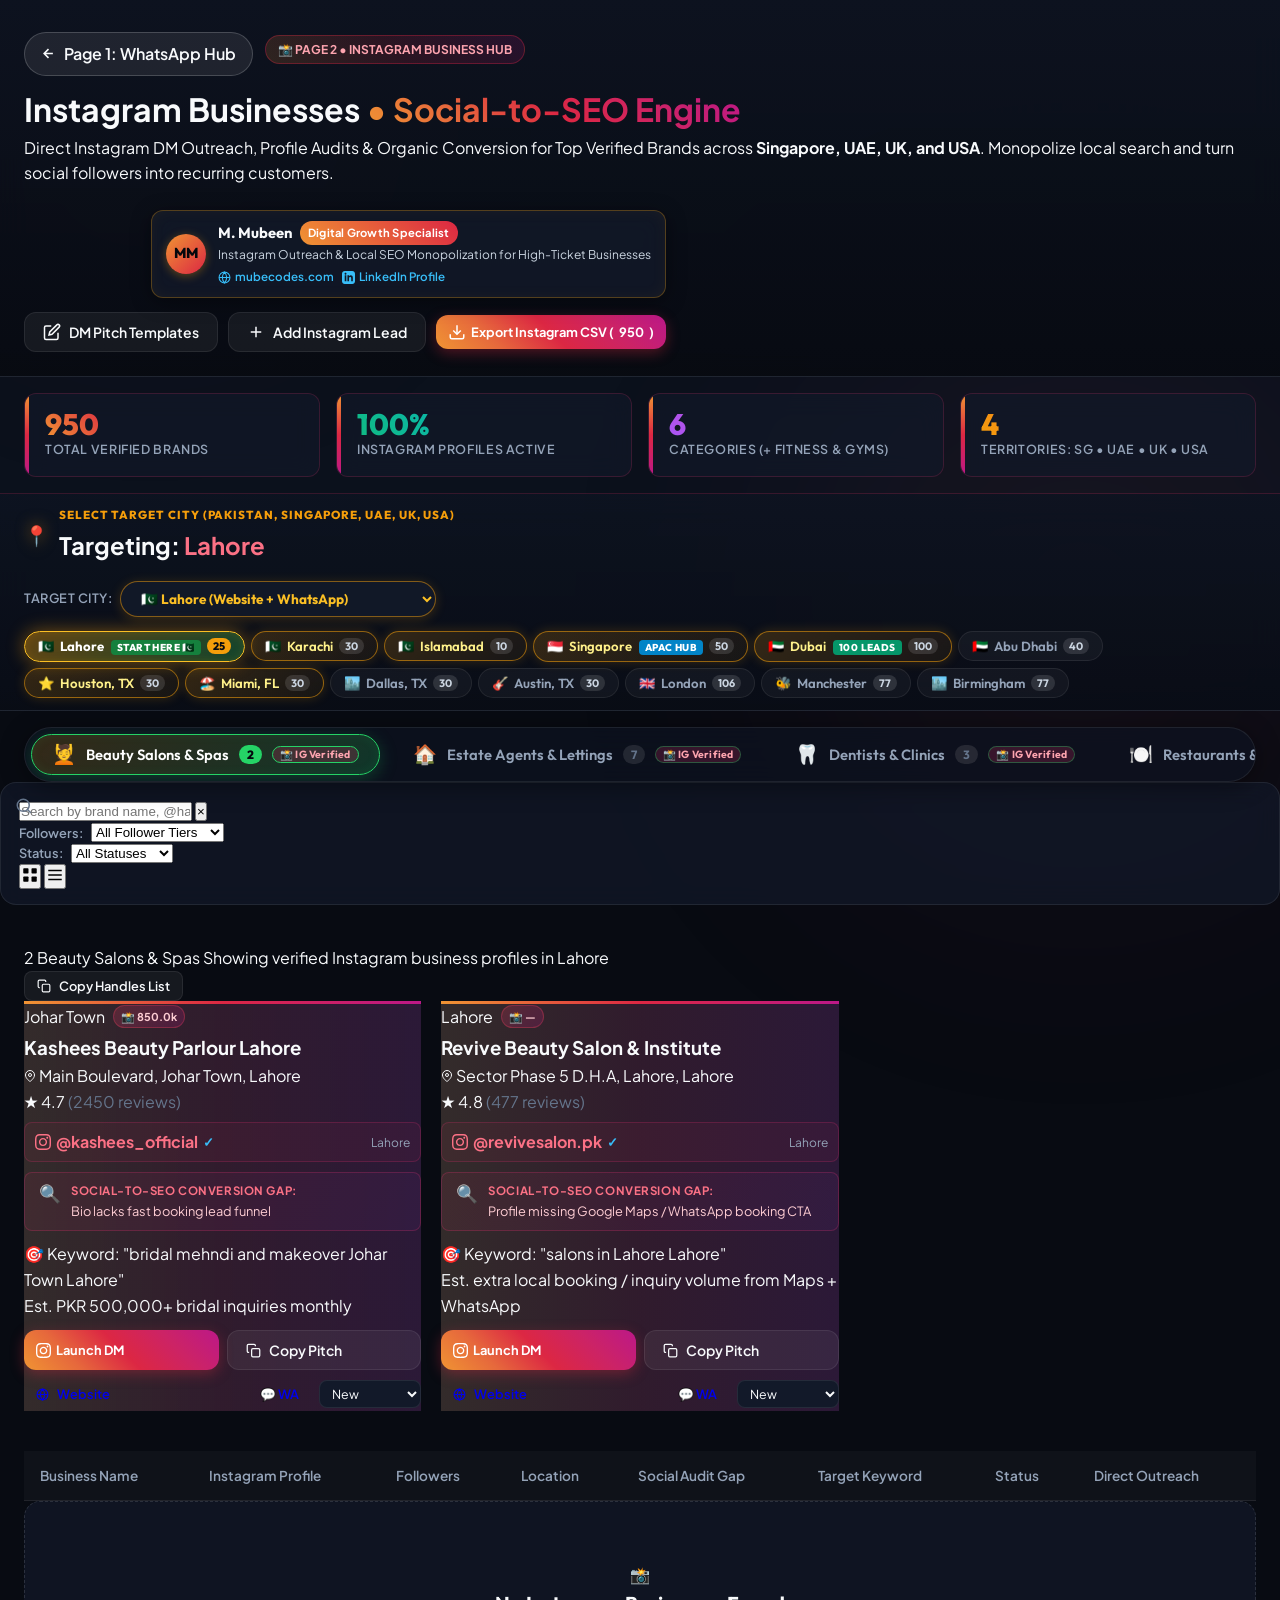
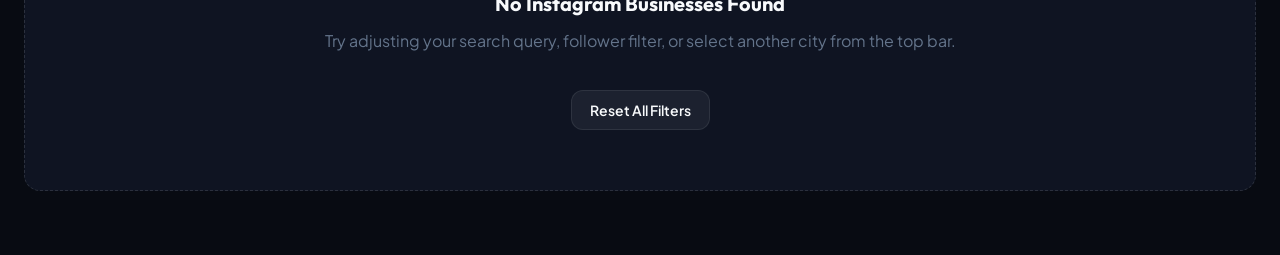
==== commit 058517fd: "Ship live WhatsApp no-website leads for Pakistan, Dubai, London, and New York. Add the outreach page" ====
--- a/instagram-businesses.html
+++ b/instagram-businesses.html
@@ -118,7 +118,7 @@
       <div class="city-selector-lead">
         <div class="city-pin-icon" aria-hidden="true" style="color: #fb7185;">📍</div>
         <div class="city-selector-texts">
-          <span class="city-selector-eyebrow">SELECT TARGET CITY (SINGAPORE, UAE, UK, USA)</span>
+          <span class="city-selector-eyebrow">SELECT TARGET CITY (PAKISTAN, SINGAPORE, UAE, UK, USA)</span>
           <h2 class="city-selector-heading">
             Targeting: <span id="current-active-city-display" style="color: #fb7185;">Singapore</span>
           </h2>
@@ -129,8 +129,13 @@
         <div class="city-dropdown-box">
           <label for="city-selector-dropdown" class="filter-label city-dropdown-label">Target City:</label>
           <select id="city-selector-dropdown" class="city-dropdown-select" aria-label="Select Target City">
+            <optgroup label="🇵🇰 Pakistan (Lahore, Karachi, Islamabad)">
+              <option value="Lahore" selected>🇵🇰 Lahore (Website + WhatsApp)</option>
+              <option value="Karachi">🇵🇰 Karachi (Website + WhatsApp)</option>
+              <option value="Islamabad">🇵🇰 Islamabad (Website + WhatsApp)</option>
+            </optgroup>
             <optgroup label="🇸🇬 Singapore (APAC Business & Tech Hub)">
-              <option value="Singapore" selected>🇸🇬 Singapore (50 Leads • Verified)</option>
+              <option value="Singapore">🇸🇬 Singapore (50 Leads • Verified)</option>
             </optgroup>
             <optgroup label="🇦🇪 United Arab Emirates">
               <option value="Dubai">🇦🇪 Dubai (100 Leads • Verified)</option>
@@ -161,7 +166,22 @@
         </div>
 
         <div class="city-pills-list" role="tablist" aria-label="Quick City Selection">
-          <button type="button" class="city-pill-btn city-pill-featured active" data-city="Singapore" id="pill-city-singapore" title="🇸🇬 Singapore — APAC Business Hub">
+          <button type="button" class="city-pill-btn city-pill-featured active" data-city="Lahore" id="pill-city-lahore" title="🇵🇰 Lahore — Cultural & Commercial Hub">
+            <span class="city-flag">🇵🇰</span>
+            <span class="city-name">Lahore <span class="start-here-tag" style="background: #15803d; color: #fff;">Start here 🇵🇰</span></span>
+            <span class="city-counter" id="counter-city-lahore">25</span>
+          </button>
+          <button type="button" class="city-pill-btn city-pill-featured" data-city="Karachi" id="pill-city-karachi" title="🇵🇰 Karachi — Maritime & Financial Capital">
+            <span class="city-flag">🇵🇰</span>
+            <span class="city-name">Karachi</span>
+            <span class="city-counter" id="counter-city-karachi">30</span>
+          </button>
+          <button type="button" class="city-pill-btn city-pill-featured" data-city="Islamabad" id="pill-city-islamabad" title="🇵🇰 Islamabad — Federal Capital">
+            <span class="city-flag">🇵🇰</span>
+            <span class="city-name">Islamabad</span>
+            <span class="city-counter" id="counter-city-islamabad">10</span>
+          </button>
+          <button type="button" class="city-pill-btn city-pill-featured" data-city="Singapore" id="pill-city-singapore" title="🇸🇬 Singapore — APAC Business Hub">
             <span class="city-flag">🇸🇬</span>
             <span class="city-name">Singapore <span class="start-here-tag" style="background: #0284c7; color: #fff;">APAC HUB</span></span>
             <span class="city-counter" id="counter-city-singapore">50</span>
